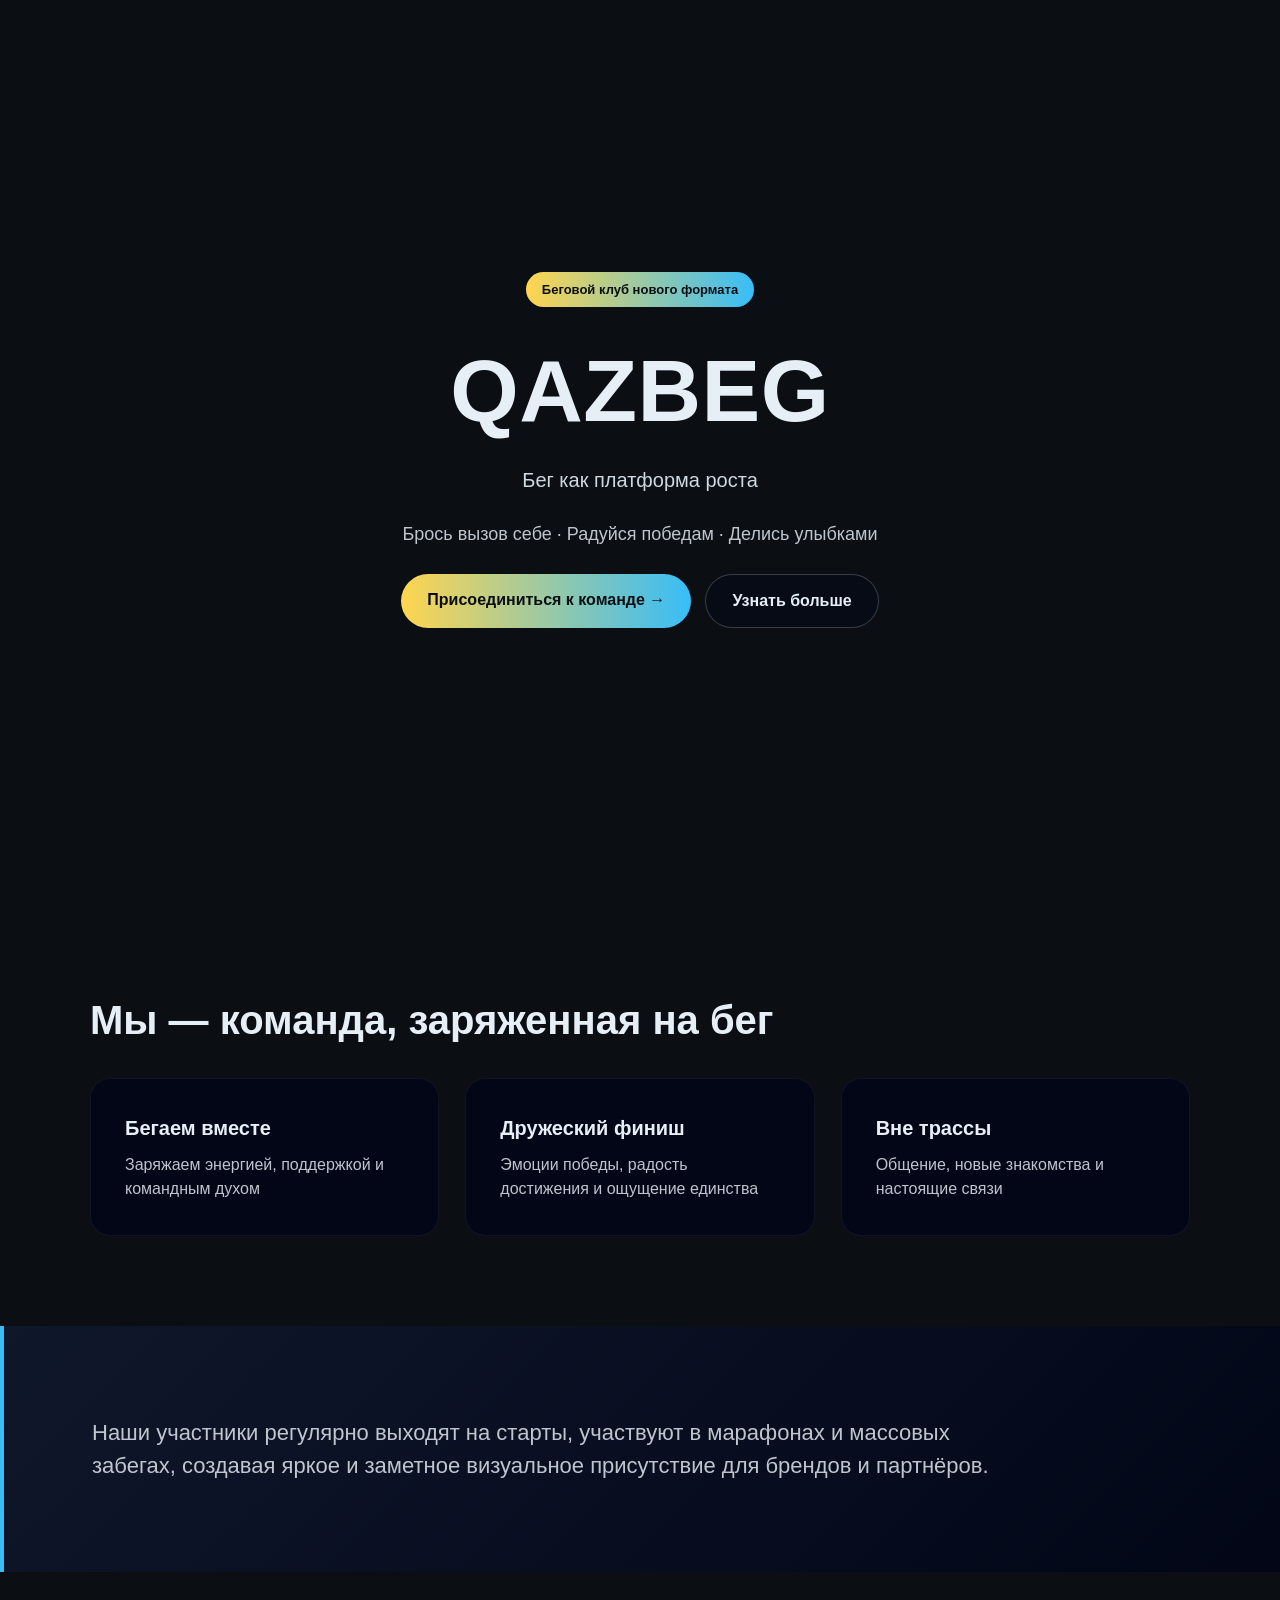
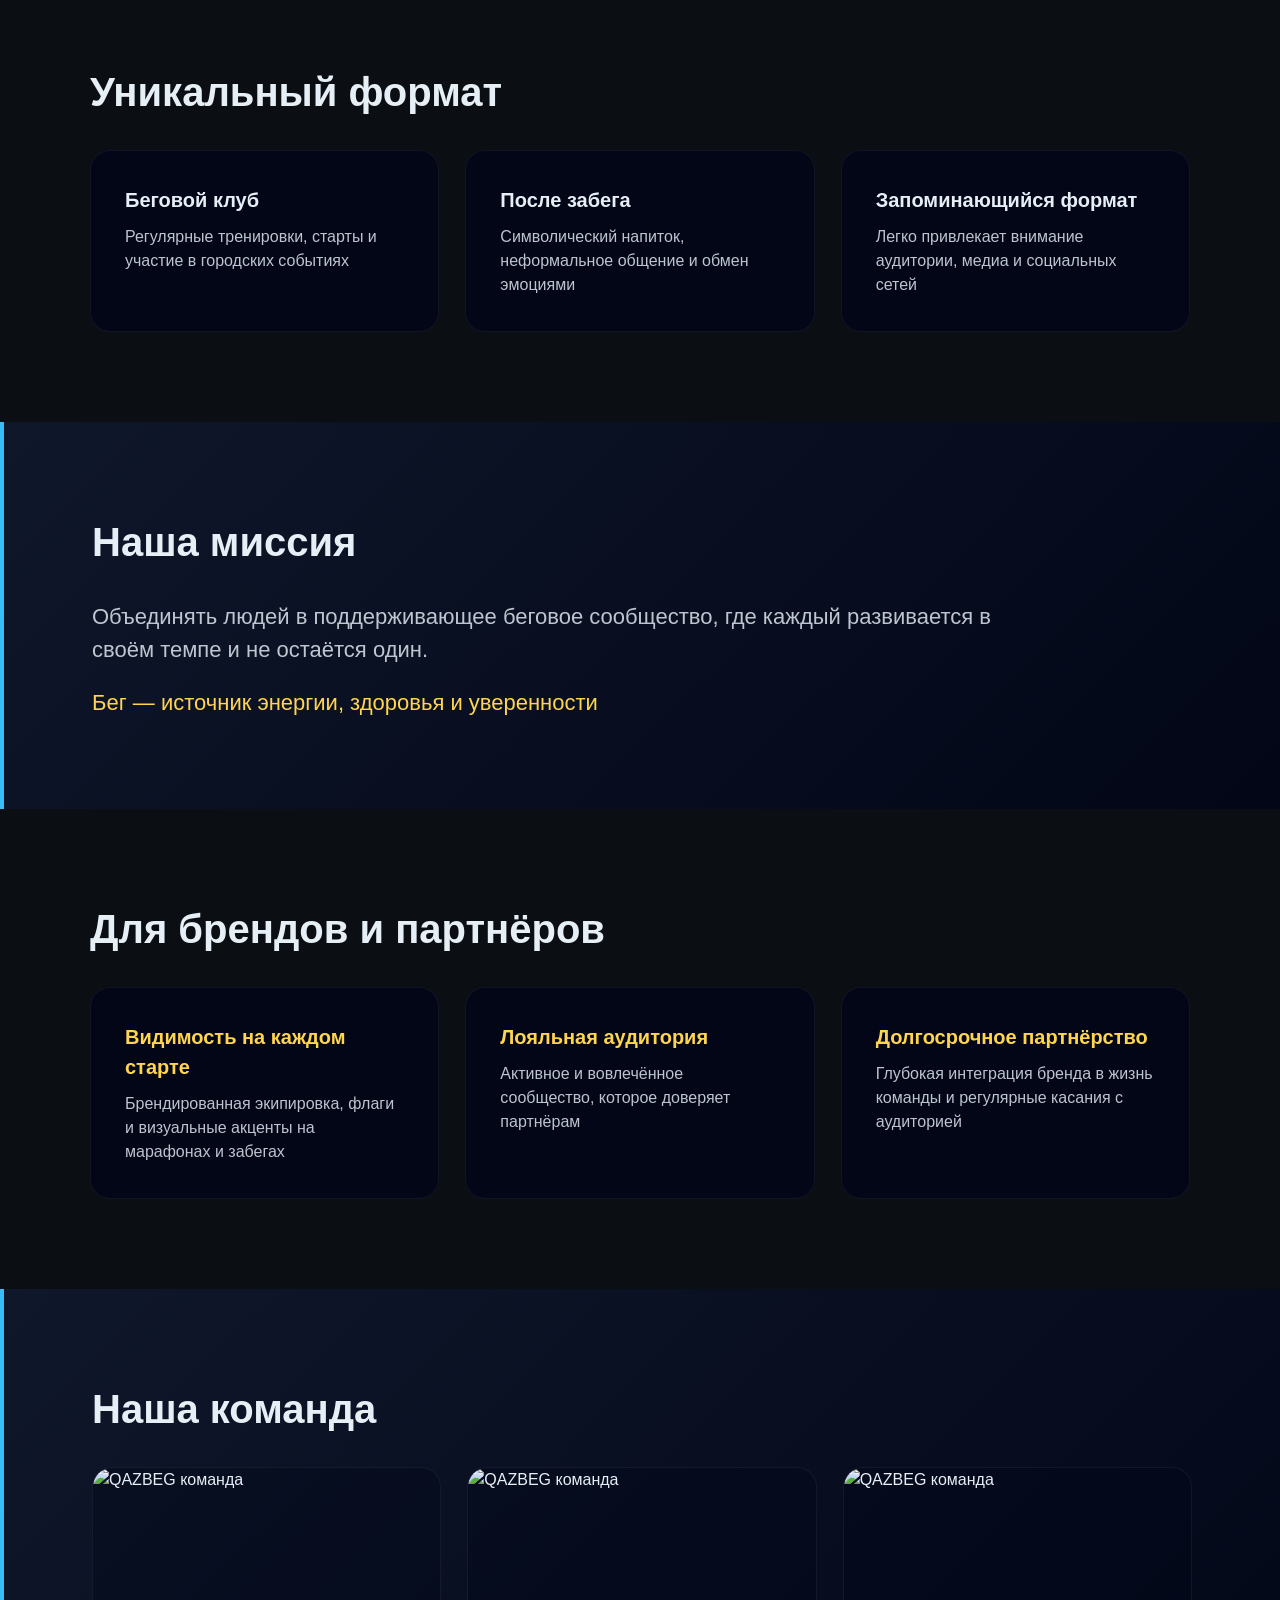
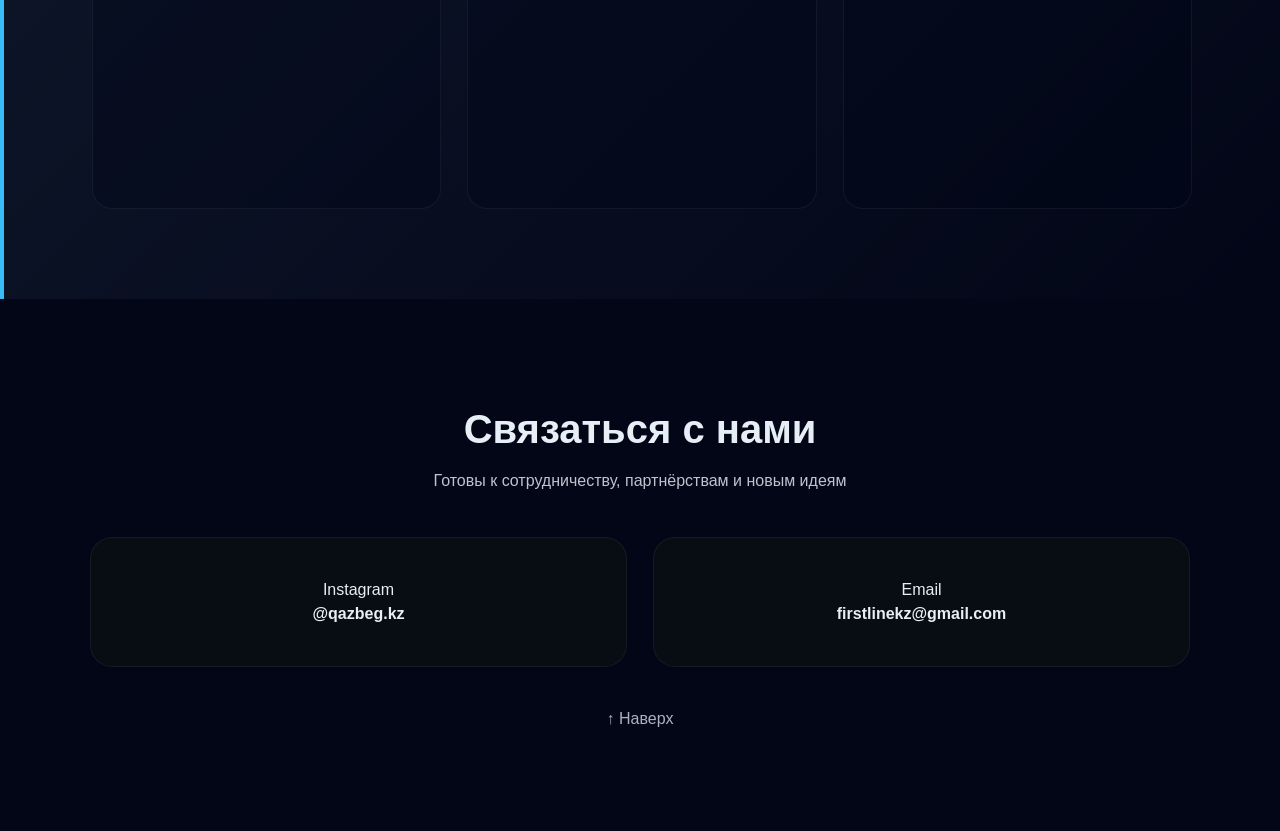
==== index.html @ 40129244 "Update index.html" ====
<!DOCTYPE html>
<html lang="ru">
<head>
  <meta charset="UTF-8" />
  <meta name="viewport" content="width=device-width, initial-scale=1.0" />
  <title>QAZBEG — бег как платформа роста</title>
  <link rel="stylesheet" href="style.css" />
</head>
<body>

<header class="hero" id="top">
  <div class="container hero-inner">
    <span class="badge">Беговой клуб нового формата</span>

    <h1 class="hero-title">QAZBEG</h1>
    <p class="hero-subtitle">Бег как платформа роста</p>

    <p class="hero-slogan">
      Брось вызов себе · Радуйся победам · Делись улыбками
    </p>

    <div class="hero-actions">
      <a href="#contacts" class="btn btn-primary">Присоединиться к команде →</a>
      <a href="#about" class="btn btn-ghost">Узнать больше</a>
    </div>
  </div>
</header>

<main>

  <!-- ABOUT -->
  <section class="section" id="about">
    <div class="container">
      <h2 class="section-title">Мы — команда, заряженная на бег</h2>

      <div class="grid cards">
        <article class="card">
          <h3>Бегаем вместе</h3>
          <p>Заряжаем энергией, поддержкой и командным духом</p>
        </article>

        <article class="card">
          <h3>Дружеский финиш</h3>
          <p>Эмоции победы, радость достижения и ощущение единства</p>
        </article>

        <article class="card">
          <h3>Вне трассы</h3>
          <p>Общение, новые знакомства и настоящие связи</p>
        </article>
      </div>
    </div>
  </section>

  <!-- VISUAL -->
  <section class="section section-accent">
    <div class="container">
      <p class="lead">
        Наши участники регулярно выходят на старты, участвуют в марафонах и массовых забегах,
        создавая яркое и заметное визуальное присутствие для брендов и партнёров.
      </p>
    </div>
  </section>

  <!-- FORMAT -->
  <section class="section">
    <div class="container">
      <h2 class="section-title">Уникальный формат</h2>

      <div class="grid cards">
        <article class="card card-highlight">
          <h3>Беговой клуб</h3>
          <p>Регулярные тренировки, старты и участие в городских событиях</p>
        </article>

        <article class="card card-highlight">
          <h3>После забега</h3>
          <p>Символический напиток, неформальное общение и обмен эмоциями</p>
        </article>

        <article class="card card-highlight">
          <h3>Запоминающийся формат</h3>
          <p>Легко привлекает внимание аудитории, медиа и социальных сетей</p>
        </article>
      </div>
    </div>
  </section>

  <!-- MISSION -->
  <section class="section section-accent">
    <div class="container">
      <h2 class="section-title">Наша миссия</h2>

      <p class="lead">
        Объединять людей в поддерживающее беговое сообщество, где каждый развивается
        в своём темпе и не остаётся один.
      </p>

      <p class="highlight">Бег — источник энергии, здоровья и уверенности</p>
    </div>
  </section>

  <!-- BRANDS -->
  <section class="section">
    <div class="container">
      <h2 class="section-title">Для брендов и партнёров</h2>

      <div class="grid cards">
        <article class="card">
          <h3 class="accent-title">Видимость на каждом старте</h3>
          <p>Брендированная экипировка, флаги и визуальные акценты на марафонах и забегах</p>
        </article>

        <article class="card">
          <h3 class="accent-title">Лояльная аудитория</h3>
          <p>Активное и вовлечённое сообщество, которое доверяет партнёрам</p>
        </article>

        <article class="card">
          <h3 class="accent-title">Долгосрочное партнёрство</h3>
          <p>Глубокая интеграция бренда в жизнь команды и регулярные касания с аудиторией</p>
        </article>
      </div>
    </div>
  </section>

  <!-- TEAM -->
  <section class="section section-accent">
    <div class="container">
      <h2 class="section-title">Наша команда</h2>

      <div class="grid team">
        <figure class="photo">
          <img src="QB1.jpeg" alt="QAZBEG команда" loading="lazy" />
        </figure>
        <figure class="photo">
          <img src="QB2.jpeg" alt="QAZBEG команда" loading="lazy" />
        </figure>
        <figure class="photo">
          <img src="QB3.jpeg" alt="QAZBEG команда" loading="lazy" />
        </figure>
      </div>
    </div>
  </section>

</main>

<footer class="footer" id="contacts">
  <div class="container">
    <h2 class="section-title footer-title">Связаться с нами</h2>

    <p class="footer-subtitle">
      Готовы к сотрудничеству, партнёрствам и новым идеям
    </p>

    <div class="grid contacts">
      <a class="contact-card" href="https://instagram.com/qazbeg.kz" target="_blank" rel="noreferrer">
        Instagram<br><strong>@qazbeg.kz</strong>
      </a>

      <a class="contact-card" href="mailto:firstlinekz@gmail.com">
        Email<br><strong>firstlinekz@gmail.com</strong>
      </a>

     
    </div>

    <a class="to-top" href="#top">↑ Наверх</a>
  </div>
</footer>

</body>
</html>
---- style.css ----
* {
  margin: 0;
  padding: 0;
  box-sizing: border-box;
  font-family: Inter, Arial, sans-serif;
}

:root{
  --bg: #0b0f14;
  --panel: #020617;
  --text: #e6eef6;
  --muted: rgba(230,238,246,0.82);
  --gold: #ffd54f;
  --blue: #38bdf8;
  --radius: 20px;
}

body {
  background: var(--bg);
  color: var(--text);
  line-height: 1.5;
}

/* Layout */
.container{
  width: min(1100px, calc(100% - 40px));
  margin: 0 auto;
}

.section{
  padding: 90px 0;
}

.section-accent{
  background: linear-gradient(135deg, #0f172a, #020617);
  border-left: 4px solid var(--blue);
}

.section-title{
  font-size: clamp(28px, 3.2vw, 40px);
  margin-bottom: 28px;
}

.lead{
  font-size: clamp(18px, 2vw, 22px);
  color: var(--muted);
  max-width: 900px;
}

.highlight{
  margin-top: 20px;
  font-size: clamp(18px, 2vw, 22px);
  color: var(--gold);
}

/* HERO */
.hero{
  min-height: 100vh;
  display: grid;
  place-items: center;
  padding: 80px 0;
  background:
    linear-gradient(rgba(11,15,20,0.70), rgba(11,15,20,0.88)),
    url("QB TITLE.jpeg") center top / cover no-repeat;
}

.hero-inner{
  text-align: center;
  padding: 40px 20px;
}

.badge{
  display: inline-block;
  background: linear-gradient(90deg, var(--gold), var(--blue));
  color: #0b0f14;
  padding: 8px 16px;
  border-radius: 999px;
  font-size: 13px;
  font-weight: 700;
  margin-bottom: 18px;
}

.hero-title{
  font-size: clamp(52px, 7vw, 88px);
  letter-spacing: 0.5px;
}

.hero-subtitle{
  margin-top: 8px;
  font-size: 20px;
  opacity: 0.9;
}

.hero-slogan{
  margin: 26px auto 0;
  max-width: 780px;
  font-size: 18px;
  color: var(--muted);
}

.hero-actions{
  margin-top: 26px;
  display: flex;
  gap: 14px;
  justify-content: center;
  flex-wrap: wrap;
}

.btn{
  display: inline-block;
  padding: 14px 26px;
  border-radius: 999px;
  text-decoration: none;
  font-weight: 800;
  transition: transform 0.25s, box-shadow 0.25s, opacity 0.25s;
}

.btn-primary{
  background: linear-gradient(90deg, var(--gold), var(--blue));
  color: #0b0f14;
}

.btn-ghost{
  border: 1px solid rgba(230,238,246,0.22);
  color: var(--text);
  background: rgba(2,6,23,0.35);
}

.btn:hover{
  transform: translateY(-3px);
  box-shadow: 0 16px 40px rgba(56,189,248,0.20);
}

/* Cards grid */
.grid{
  display: grid;
  gap: 26px;
}

.cards{
  grid-template-columns: repeat(auto-fit, minmax(260px, 1fr));
}

.card{
  background: var(--panel);
  padding: 34px;
  border-radius: var(--radius);
  border: 1px solid rgba(230,238,246,0.06);
  transition: transform 0.25s, box-shadow 0.25s, border-color 0.25s;
}

.card h3{
  font-size: 20px;
  margin-bottom: 10px;
}

.card p{
  color: var(--muted);
}

.card:hover{
  transform: translateY(-6px);
  border-color: rgba(255,213,79,0.35);
  box-shadow:
    0 0 0 2px rgba(255,213,79,0.35),
    0 28px 70px rgba(56,189,248,0.18);
}

.card-highlight{
  background: linear-gradient(180deg, #020617, #020617);
}

.accent-title{
  color: var(--gold);
}

/* TEAM – ровные фото, без "от меньшего к большему" */
.team{
  grid-template-columns: repeat(auto-fit, minmax(260px, 1fr));
}

.photo{
  background: rgba(2,6,23,0.35);
  border: 1px solid rgba(230,238,246,0.06);
  border-radius: var(--radius);
  overflow: hidden;
}

.photo img{
  width: 100%;
  height: 340px;       /* если надо больше/меньше — меняй тут */
  object-fit: cover;   /* ровно и красиво, без растягивания */
  display: block;
  transition: transform 0.35s;
}

.photo:hover img{
  transform: scale(1.04);
}

/* Footer / Contacts */
.footer{
  background: linear-gradient(180deg, #020617, #020617);
  padding: 100px 0;
  text-align: center;
}

.footer-title{
  margin-bottom: 10px;
}

.footer-subtitle{
  color: var(--muted);
  margin-top: 8px;
}

.contacts{
  margin-top: 44px;
  grid-template-columns: repeat(auto-fit, minmax(260px, 1fr));
}

.contact-card{
  background: rgba(11,15,20,0.8);
  padding: 40px;
  border-radius: 22px;
  color: var(--text);
  text-decoration: none;
  border: 1px solid rgba(230,238,246,0.06);
  transition: transform 0.25s, box-shadow 0.25s, border-color 0.25s;
}

.contact-card:hover{
  transform: translateY(-6px);
  border-color: rgba(56,189,248,0.45);
  box-shadow: 0 22px 60px rgba(56,189,248,0.18);
}

.to-top{
  display: inline-block;
  margin-top: 40px;
  color: rgba(230,238,246,0.75);
  text-decoration: none;
}

.to-top:hover{
  color: var(--text);
}

/* Mobile spacing */
@media (max-width: 520px){
  .section{ padding: 70px 0; }
  .photo img{ height: 260px; }
}
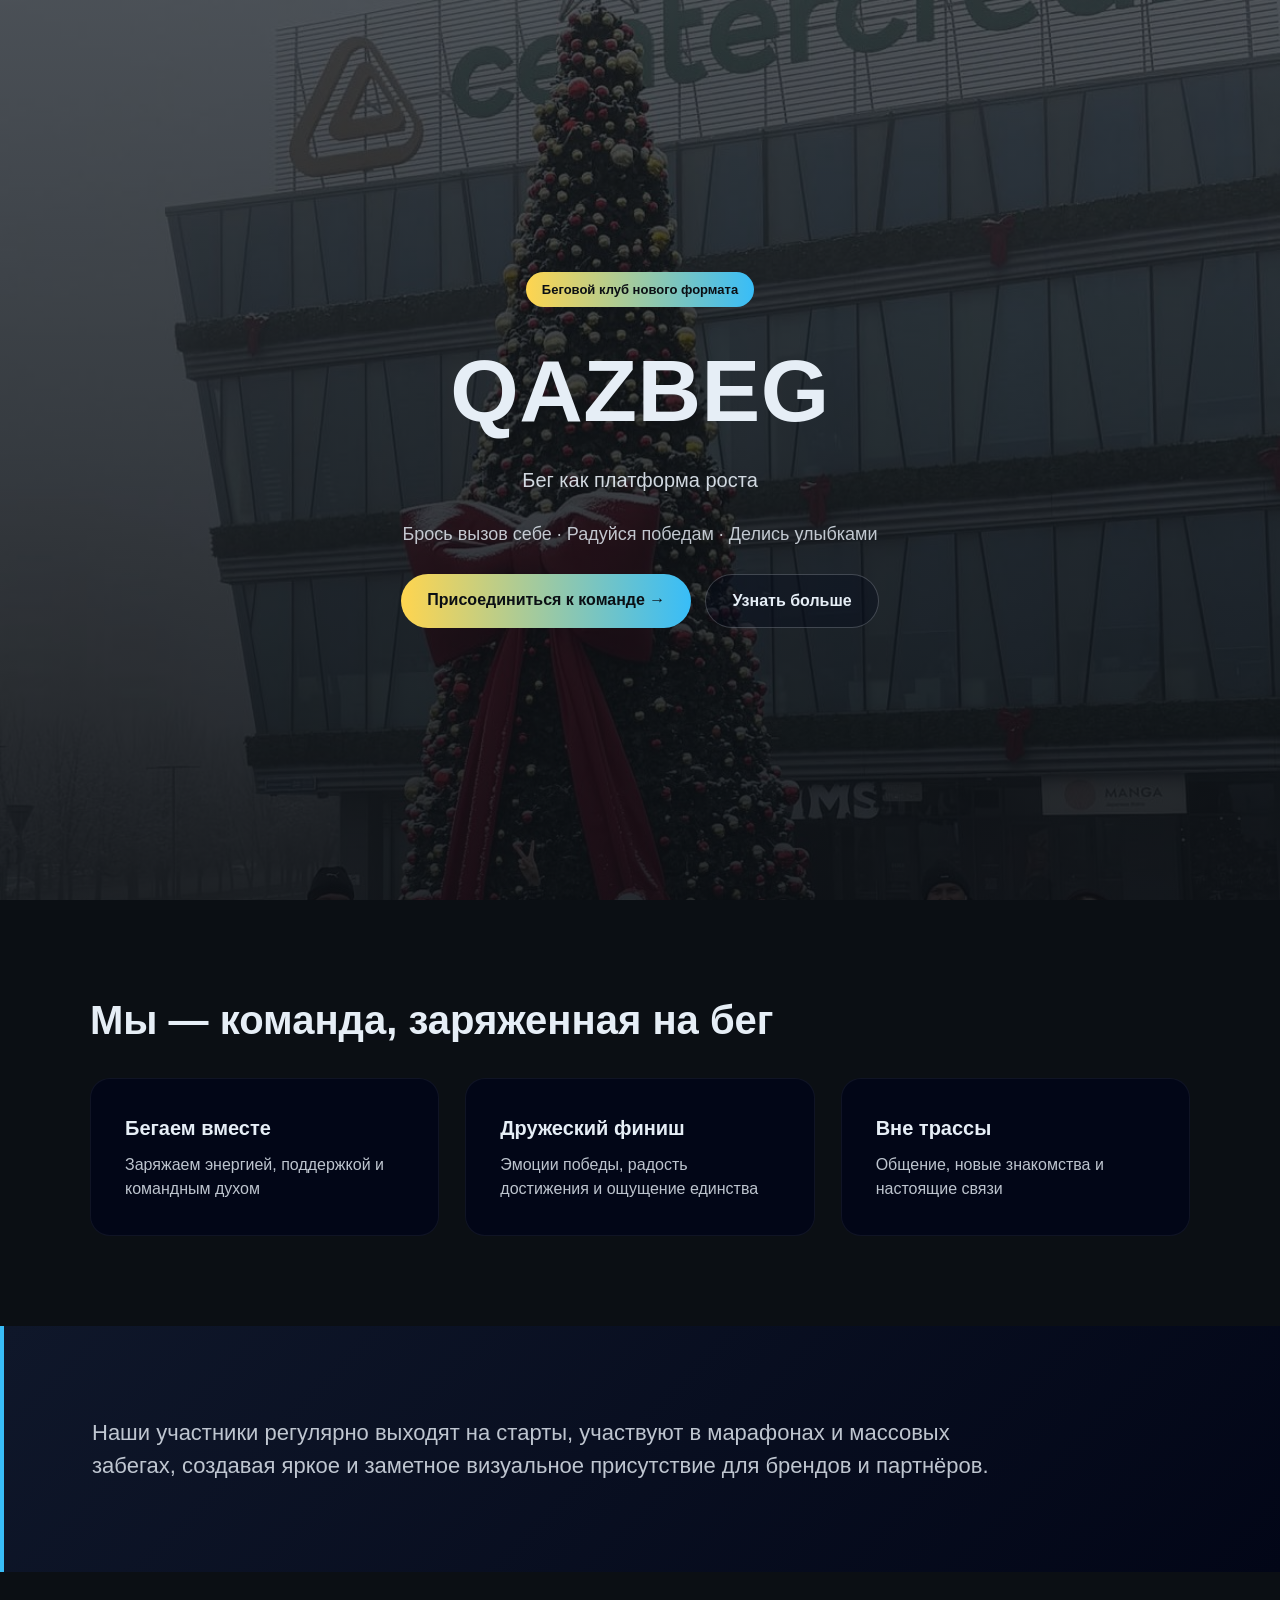
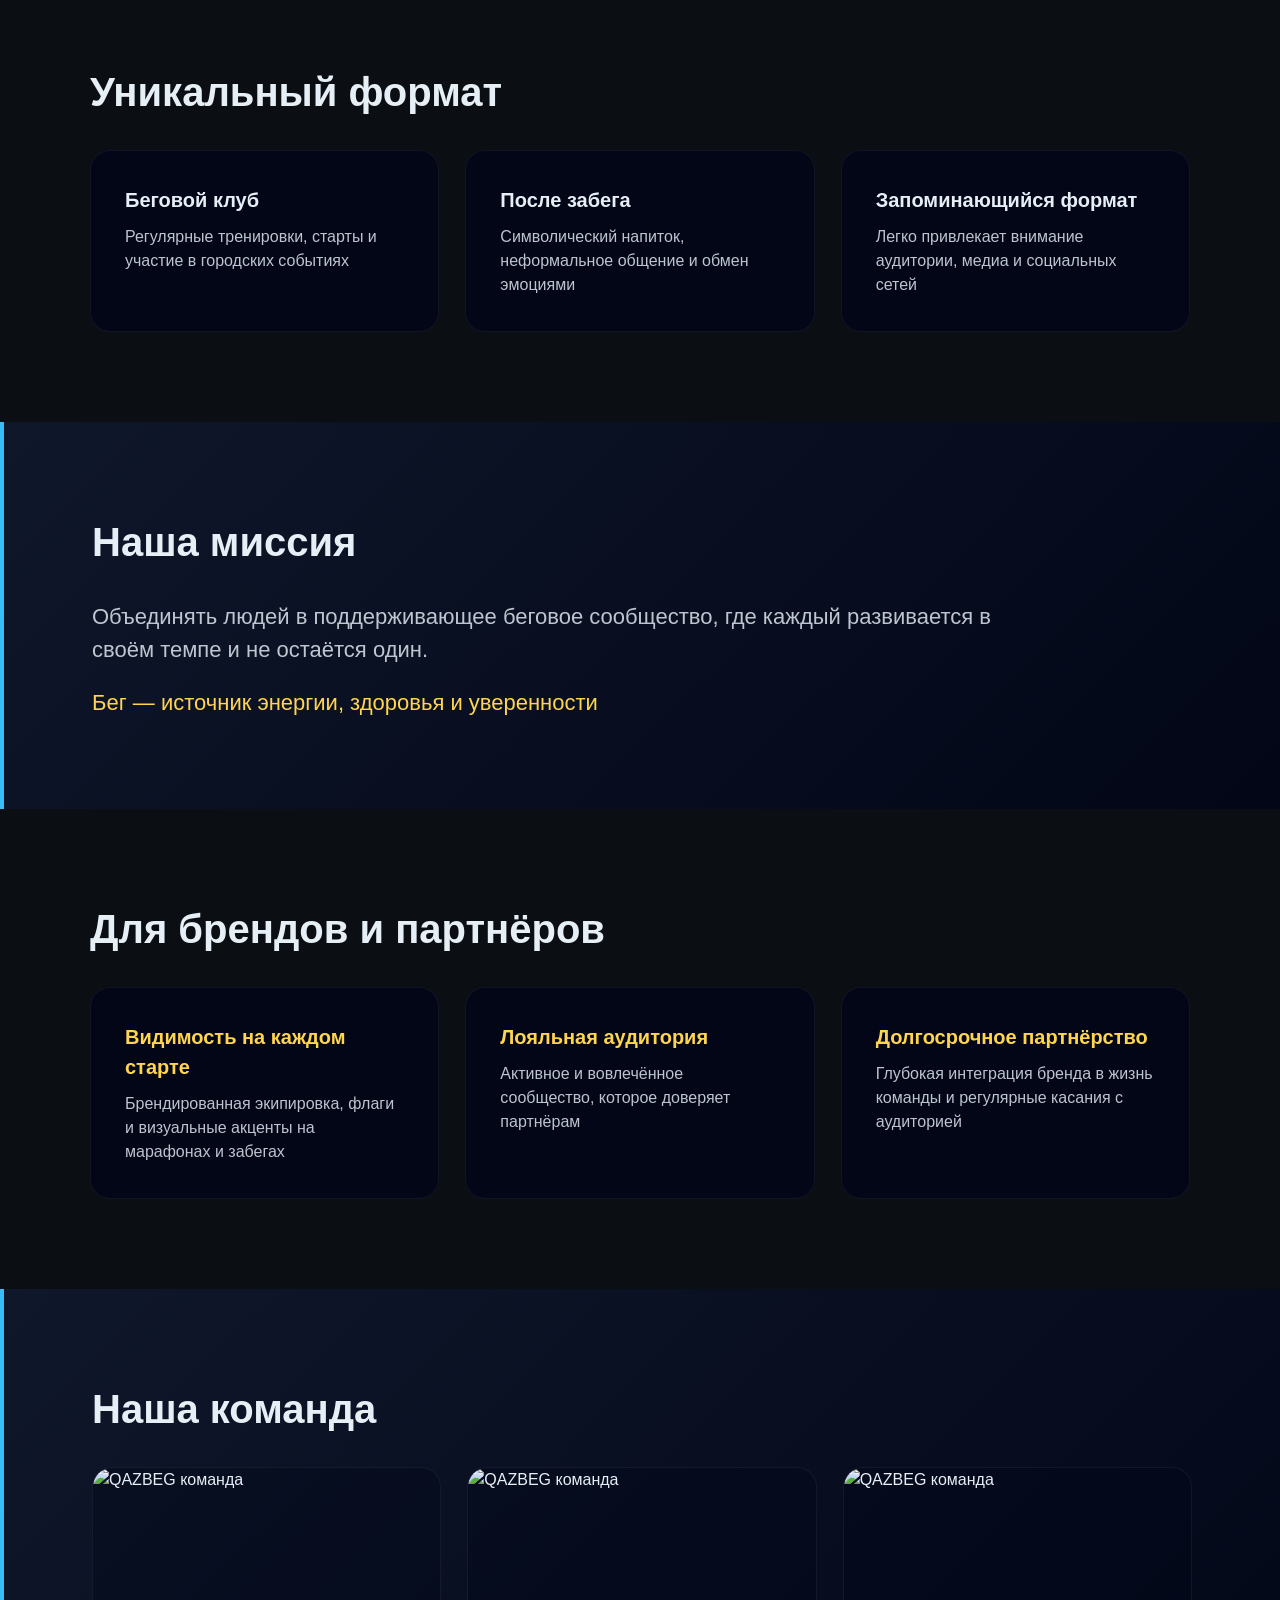
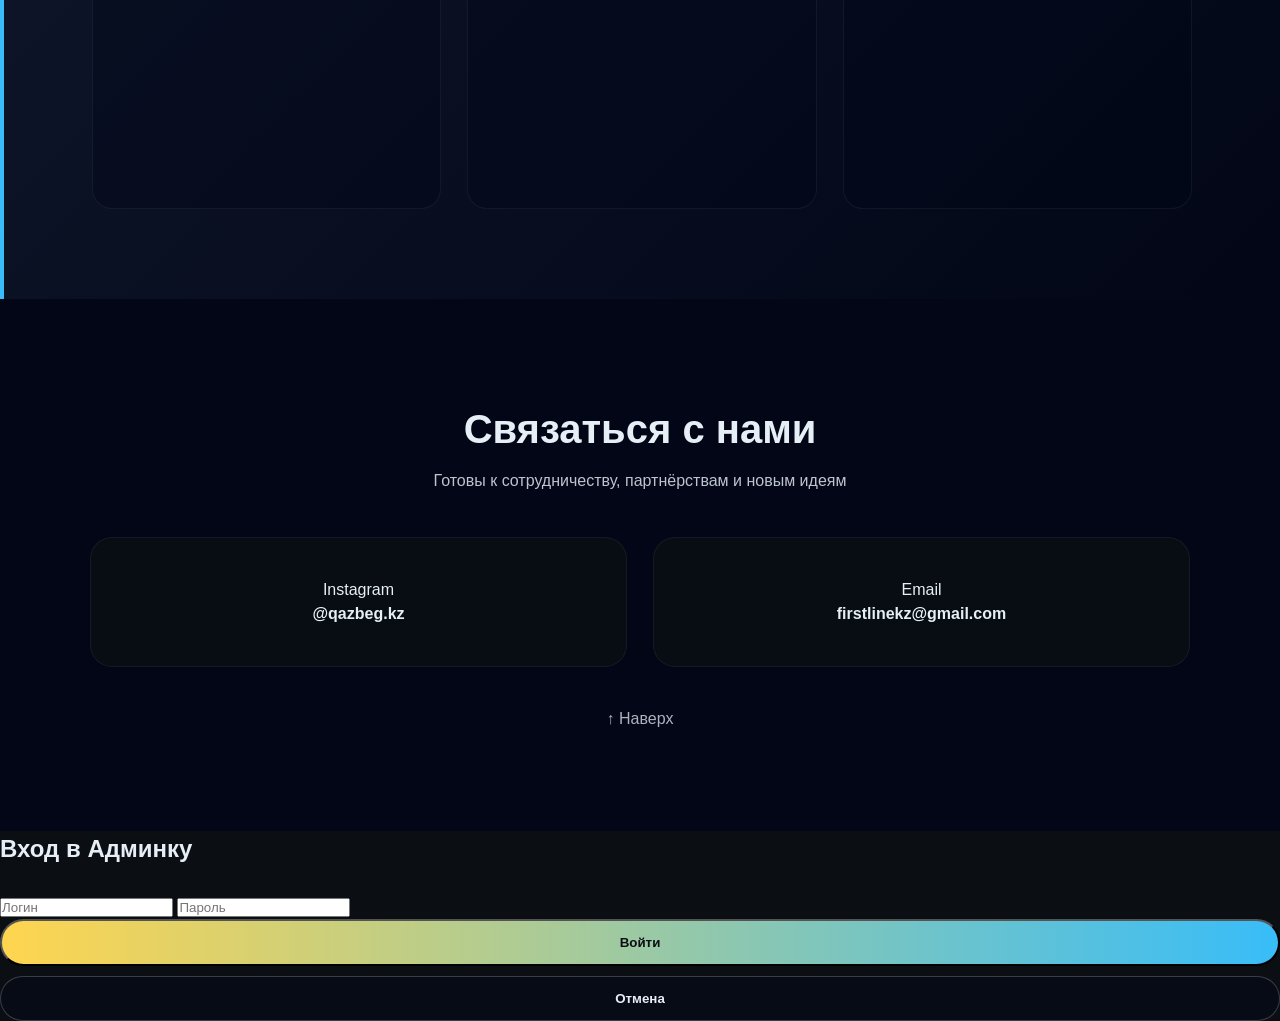
==== commit 4e3d59c1: "Update index.html" ====
--- a/index.html
+++ b/index.html
@@ -8,7 +8,8 @@
 </head>
 <body>
 
-<header class="hero" id="top">
+<!-- Добавили id="hero-section" -->
+<header class="hero" id="hero-section">
   <div class="container hero-inner">
     <span class="badge">Беговой клуб нового формата</span>
 
@@ -130,14 +131,15 @@
       <h2 class="section-title">Наша команда</h2>
 
       <div class="grid team">
+        <!-- Добавили id для каждой картинки -->
         <figure class="photo">
-          <img src="QB1.jpeg" alt="QAZBEG команда" loading="lazy" />
+          <img id="img-qb1" src="QB1.jpeg" alt="QAZBEG команда" loading="lazy" />
         </figure>
         <figure class="photo">
-          <img src="QB2.jpeg" alt="QAZBEG команда" loading="lazy" />
+          <img id="img-qb2" src="QB2.jpeg" alt="QAZBEG команда" loading="lazy" />
         </figure>
         <figure class="photo">
-          <img src="QB3.jpeg" alt="QAZBEG команда" loading="lazy" />
+          <img id="img-qb3" src="QB3.jpeg" alt="QAZBEG команда" loading="lazy" />
         </figure>
       </div>
     </div>
@@ -161,13 +163,60 @@
       <a class="contact-card" href="mailto:firstlinekz@gmail.com">
         Email<br><strong>firstlinekz@gmail.com</strong>
       </a>
-
-     
     </div>
 
     <a class="to-top" href="#top">↑ Наверх</a>
   </div>
 </footer>
 
+<!-- АДМИН ПАНЕЛЬ (Скрыта по умолчанию) -->
+<div id="admin-overlay" class="admin-hidden">
+  
+  <!-- Окно логина -->
+  <div id="admin-login-box" class="admin-modal">
+    <h2 class="section-title" style="font-size: 24px;">Вход в Админку</h2>
+    <input type="text" id="admin-login-input" placeholder="Логин" class="admin-input" />
+    <input type="password" id="admin-pass-input" placeholder="Пароль" class="admin-input" />
+    <p id="admin-error" style="color: #ef4444; display: none; font-size: 14px; margin-bottom: 10px;">Неверный логин или пароль</p>
+    <div class="admin-actions">
+      <button id="btn-login" class="btn btn-primary" style="width: 100%;">Войти</button>
+      <button id="btn-close-login" class="btn btn-ghost" style="width: 100%; margin-top: 10px;">Отмена</button>
+    </div>
+  </div>
+
+  <!-- Окно управления фото -->
+  <div id="admin-dashboard" class="admin-modal" style="display: none;">
+    <h2 class="section-title" style="font-size: 24px;">Управление фото</h2>
+    
+    <div class="admin-file-group">
+      <label>Главный фон (Hero):</label>
+      <input type="file" id="upload-hero" accept="image/*" />
+    </div>
+    
+    <div class="admin-file-group">
+      <label>Фото команды 1:</label>
+      <input type="file" id="upload-qb1" accept="image/*" />
+    </div>
+    
+    <div class="admin-file-group">
+      <label>Фото команды 2:</label>
+      <input type="file" id="upload-qb2" accept="image/*" />
+    </div>
+    
+    <div class="admin-file-group">
+      <label>Фото команды 3:</label>
+      <input type="file" id="upload-qb3" accept="image/*" />
+    </div>
+
+    <div class="admin-actions" style="margin-top: 20px;">
+      <button id="btn-close-dashboard" class="btn btn-primary" style="width: 100%;">Закрыть панель</button>
+      <button id="btn-logout" class="btn btn-ghost" style="width: 100%; margin-top: 10px; color: #ef4444; border-color: #ef4444;">Выйти из аккаунта</button>
+    </div>
+  </div>
+
+</div>
+
+<!-- Подключаем твой будущий скрипт -->
+<script src="script.js"></script>
 </body>
 </html>
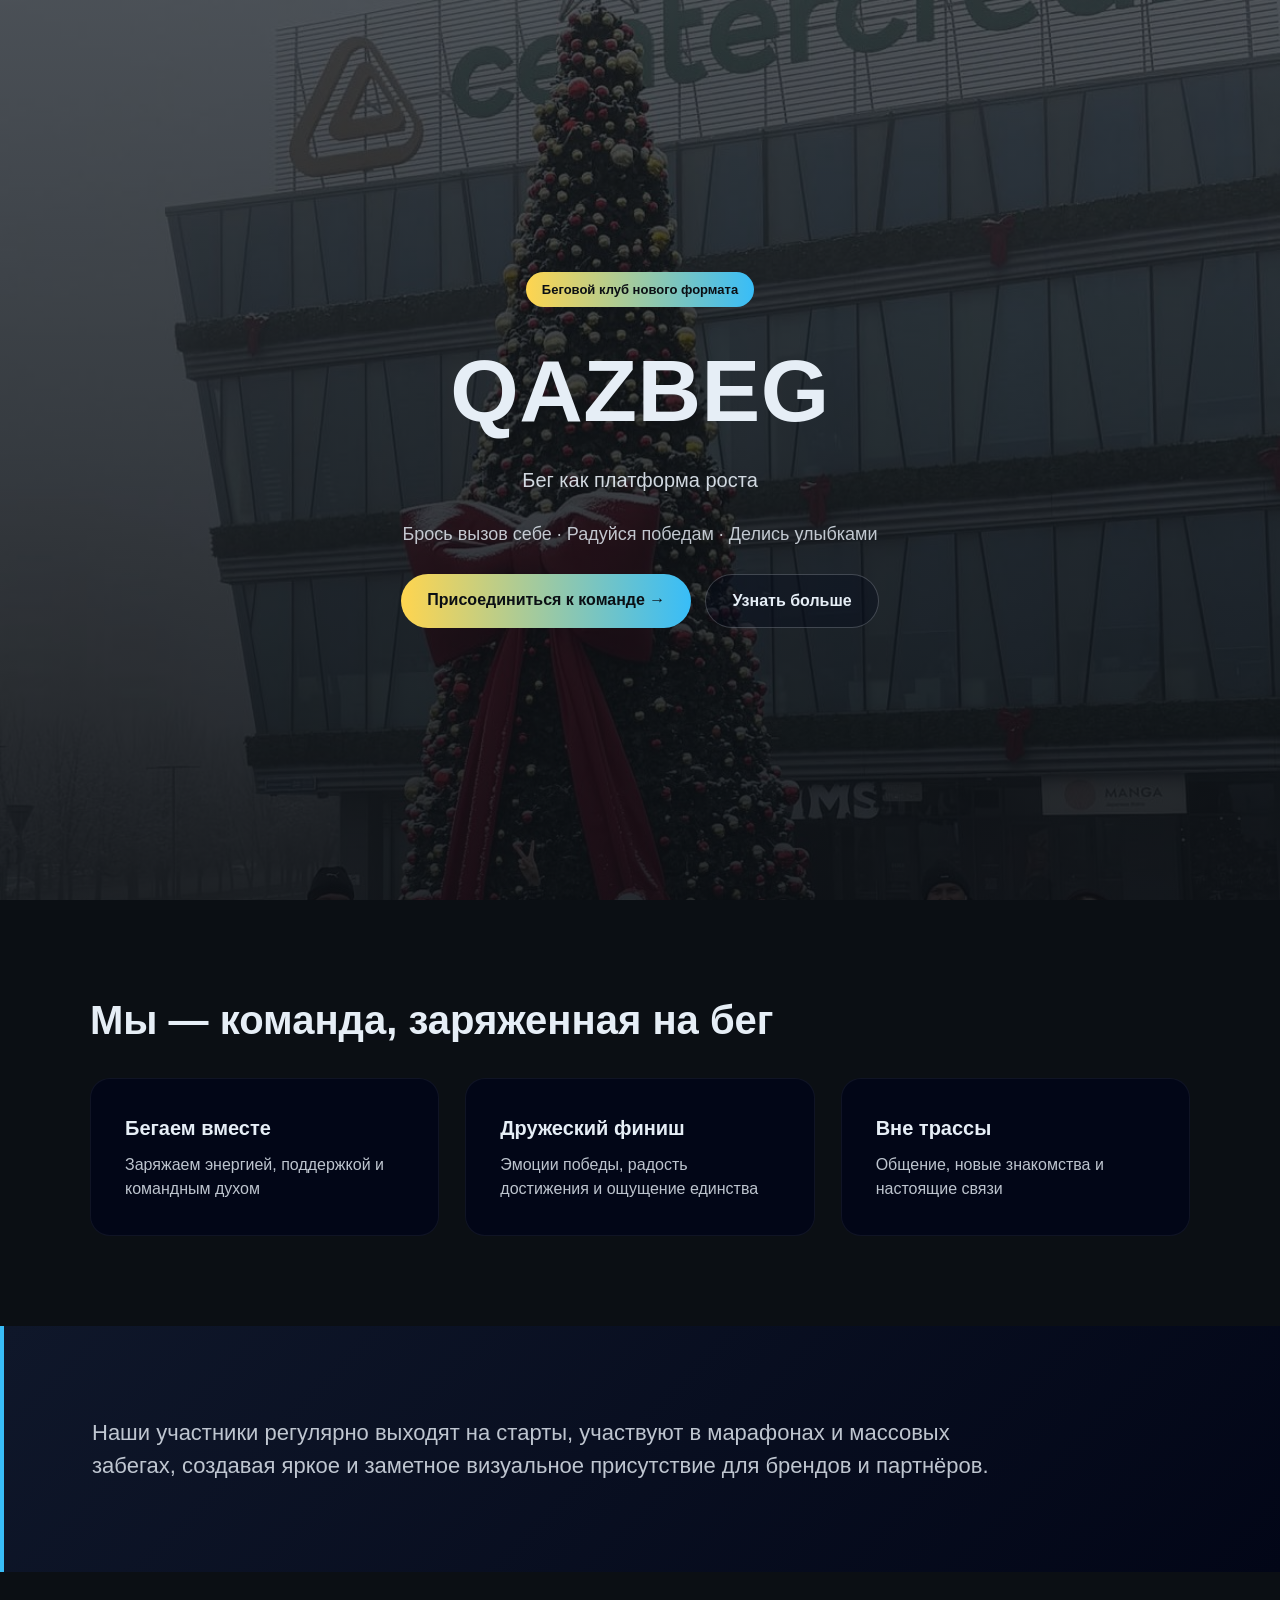
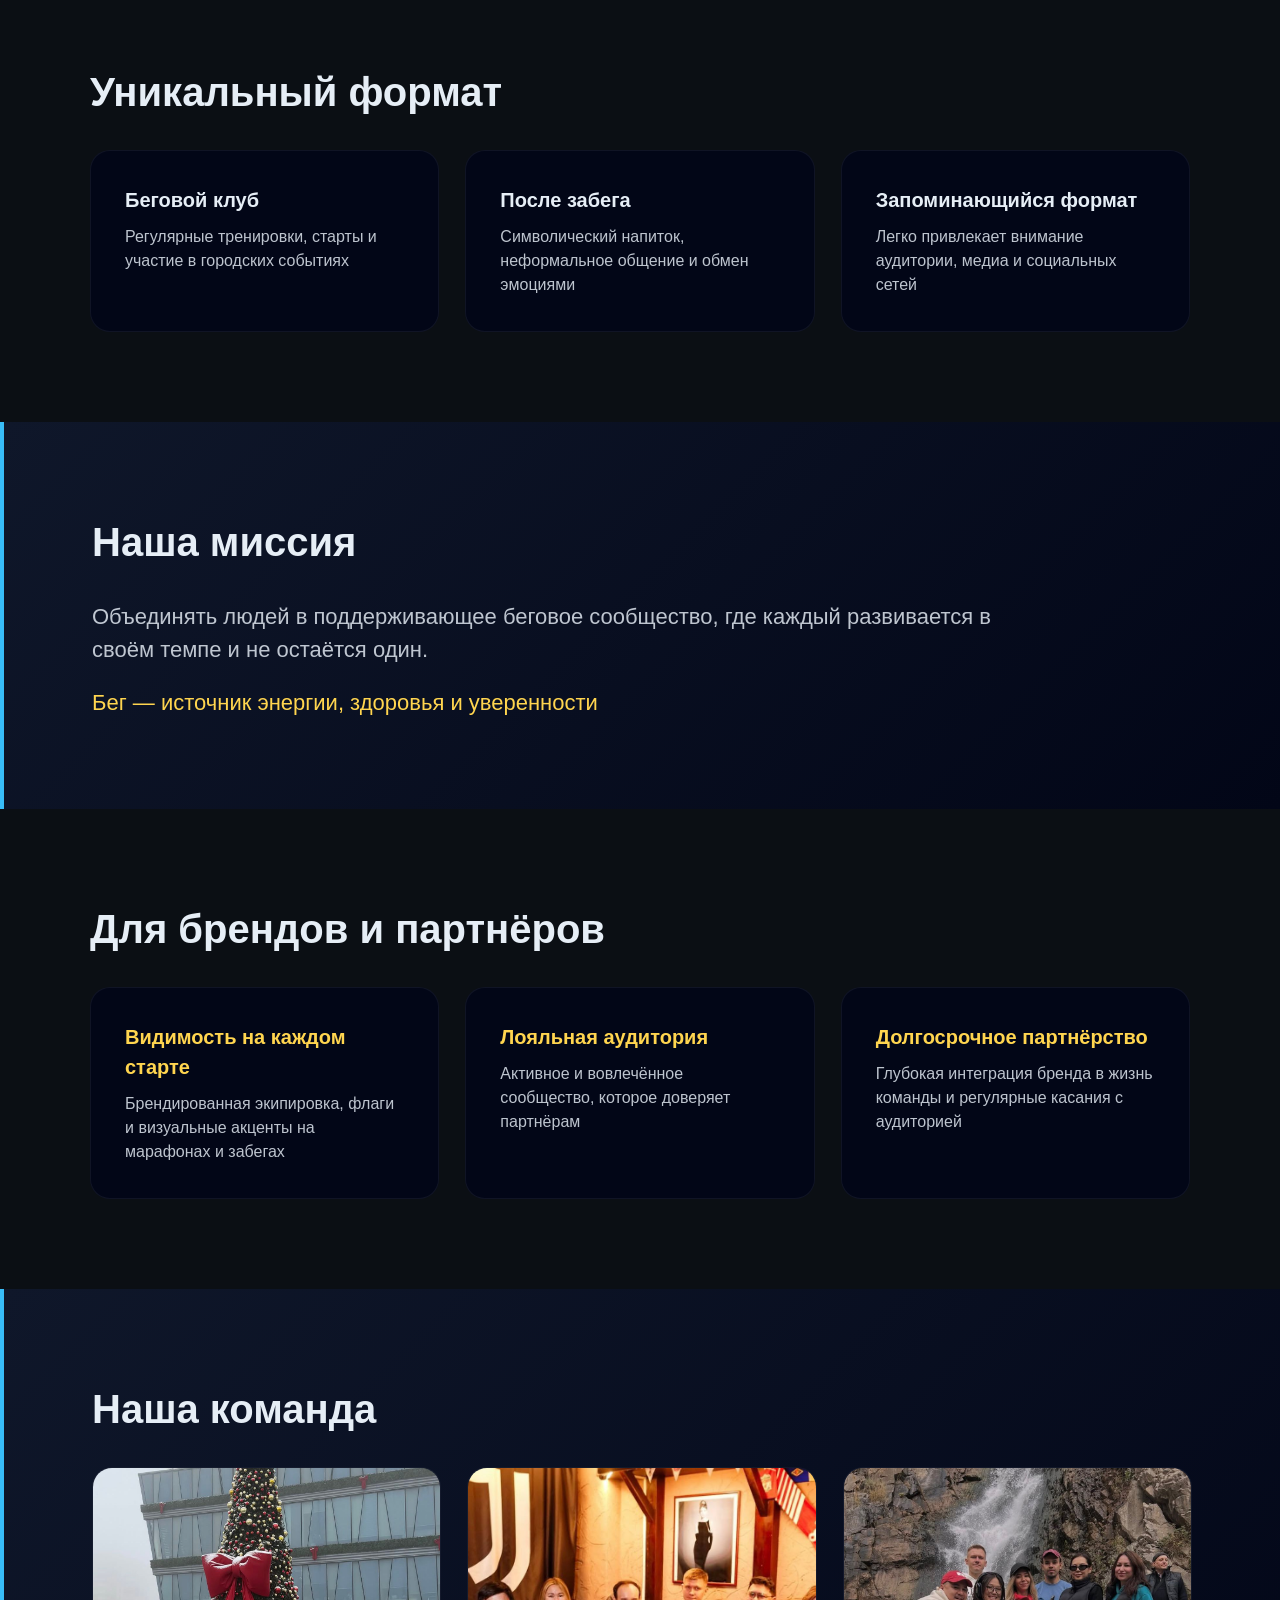
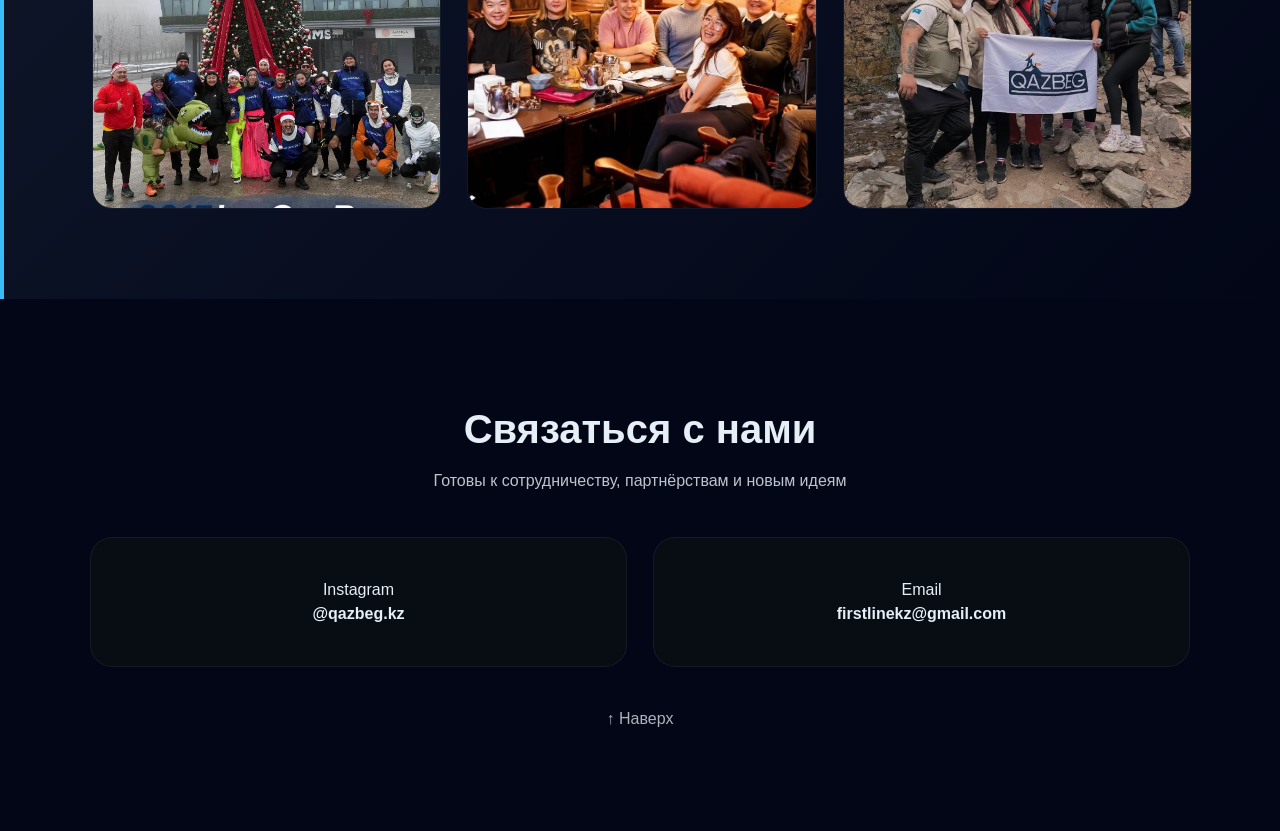
==== commit 0c8bf19f: "Update index.html" ====
--- a/index.html
+++ b/index.html
@@ -8,8 +8,7 @@
 </head>
 <body>
 
-<!-- Добавили id="hero-section" -->
-<header class="hero" id="hero-section">
+<header class="hero" id="top">
   <div class="container hero-inner">
     <span class="badge">Беговой клуб нового формата</span>
 
@@ -131,15 +130,17 @@
       <h2 class="section-title">Наша команда</h2>
 
       <div class="grid team">
-        <!-- Добавили id для каждой картинки -->
+        <!-- ФОТО 1 -->
         <figure class="photo">
-          <img id="img-qb1" src="QB1.jpeg" alt="QAZBEG команда" loading="lazy" />
+          <img src="WhatsApp Image 2026-05-22 at 12.41.36 (1).jpeg" alt="QAZBEG команда" loading="lazy" />
         </figure>
+        <!-- ФОТО 2 -->
         <figure class="photo">
-          <img id="img-qb2" src="QB2.jpeg" alt="QAZBEG команда" loading="lazy" />
+          <img src="WhatsApp Image 2026-05-22 at 12.41.37.jpeg" alt="QAZBEG команда" loading="lazy" />
         </figure>
+        <!-- ФОТО 3 -->
         <figure class="photo">
-          <img id="img-qb3" src="QB3.jpeg" alt="QAZBEG команда" loading="lazy" />
+          <img src="WhatsApp Image 2026-05-22 at 12.41.37 (1).jpeg" alt="QAZBEG команда" loading="lazy" />
         </figure>
       </div>
     </div>
@@ -169,54 +170,6 @@
   </div>
 </footer>
 
-<!-- АДМИН ПАНЕЛЬ (Скрыта по умолчанию) -->
-<div id="admin-overlay" class="admin-hidden">
-  
-  <!-- Окно логина -->
-  <div id="admin-login-box" class="admin-modal">
-    <h2 class="section-title" style="font-size: 24px;">Вход в Админку</h2>
-    <input type="text" id="admin-login-input" placeholder="Логин" class="admin-input" />
-    <input type="password" id="admin-pass-input" placeholder="Пароль" class="admin-input" />
-    <p id="admin-error" style="color: #ef4444; display: none; font-size: 14px; margin-bottom: 10px;">Неверный логин или пароль</p>
-    <div class="admin-actions">
-      <button id="btn-login" class="btn btn-primary" style="width: 100%;">Войти</button>
-      <button id="btn-close-login" class="btn btn-ghost" style="width: 100%; margin-top: 10px;">Отмена</button>
-    </div>
-  </div>
-
-  <!-- Окно управления фото -->
-  <div id="admin-dashboard" class="admin-modal" style="display: none;">
-    <h2 class="section-title" style="font-size: 24px;">Управление фото</h2>
-    
-    <div class="admin-file-group">
-      <label>Главный фон (Hero):</label>
-      <input type="file" id="upload-hero" accept="image/*" />
-    </div>
-    
-    <div class="admin-file-group">
-      <label>Фото команды 1:</label>
-      <input type="file" id="upload-qb1" accept="image/*" />
-    </div>
-    
-    <div class="admin-file-group">
-      <label>Фото команды 2:</label>
-      <input type="file" id="upload-qb2" accept="image/*" />
-    </div>
-    
-    <div class="admin-file-group">
-      <label>Фото команды 3:</label>
-      <input type="file" id="upload-qb3" accept="image/*" />
-    </div>
-
-    <div class="admin-actions" style="margin-top: 20px;">
-      <button id="btn-close-dashboard" class="btn btn-primary" style="width: 100%;">Закрыть панель</button>
-      <button id="btn-logout" class="btn btn-ghost" style="width: 100%; margin-top: 10px; color: #ef4444; border-color: #ef4444;">Выйти из аккаунта</button>
-    </div>
-  </div>
-
-</div>
-
-<!-- Подключаем твой будущий скрипт -->
 <script src="script.js"></script>
 </body>
 </html>
--- a/style.css
+++ b/style.css
@@ -251,3 +251,94 @@
   .section{ padding: 70px 0; }
   .photo img{ height: 260px; }
 }
+/* =========================================
+   АДМИН ПАНЕЛЬ
+   ========================================= */
+
+/* Затемнение фона */
+#admin-overlay {
+  position: fixed;
+  top: 0;
+  left: 0;
+  width: 100%;
+  height: 100%;
+  background: rgba(2, 6, 23, 0.9);
+  backdrop-filter: blur(5px);
+  z-index: 9999;
+  display: flex;
+  align-items: center;
+  justify-content: center;
+  opacity: 1;
+  transition: opacity 0.3s ease;
+}
+
+/* Класс для скрытия админки */
+.admin-hidden {
+  display: none !important;
+  opacity: 0;
+  pointer-events: none;
+}
+
+/* Сами модальные окна (логин и дашборд) */
+.admin-modal {
+  background: var(--panel);
+  padding: 40px;
+  border-radius: var(--radius);
+  border: 1px solid rgba(56, 189, 248, 0.3);
+  box-shadow: 0 20px 50px rgba(0, 0, 0, 0.5);
+  width: min(400px, 90%);
+  text-align: center;
+}
+
+/* Инпуты для логина и пароля */
+.admin-input {
+  width: 100%;
+  padding: 14px 20px;
+  margin-bottom: 15px;
+  background: rgba(255, 255, 255, 0.05);
+  border: 1px solid rgba(230, 238, 246, 0.1);
+  border-radius: 12px;
+  color: var(--text);
+  font-size: 16px;
+  outline: none;
+  transition: border-color 0.2s;
+}
+
+.admin-input:focus {
+  border-color: var(--blue);
+}
+
+/* Группы загрузки файлов в дашборде */
+.admin-file-group {
+  margin-bottom: 20px;
+  text-align: left;
+}
+
+.admin-file-group label {
+  display: block;
+  font-size: 14px;
+  color: var(--muted);
+  margin-bottom: 8px;
+}
+
+.admin-file-group input[type="file"] {
+  width: 100%;
+  color: var(--text);
+  font-size: 14px;
+  background: rgba(255, 255, 255, 0.05);
+  padding: 10px;
+  border-radius: 8px;
+  border: 1px solid rgba(230, 238, 246, 0.1);
+  cursor: pointer;
+}
+
+.admin-file-group input[type="file"]::file-selector-button {
+  background: var(--blue);
+  color: #0b0f14;
+  border: none;
+  padding: 6px 12px;
+  border-radius: 6px;
+  font-weight: bold;
+  cursor: pointer;
+  margin-right: 10px;
+}
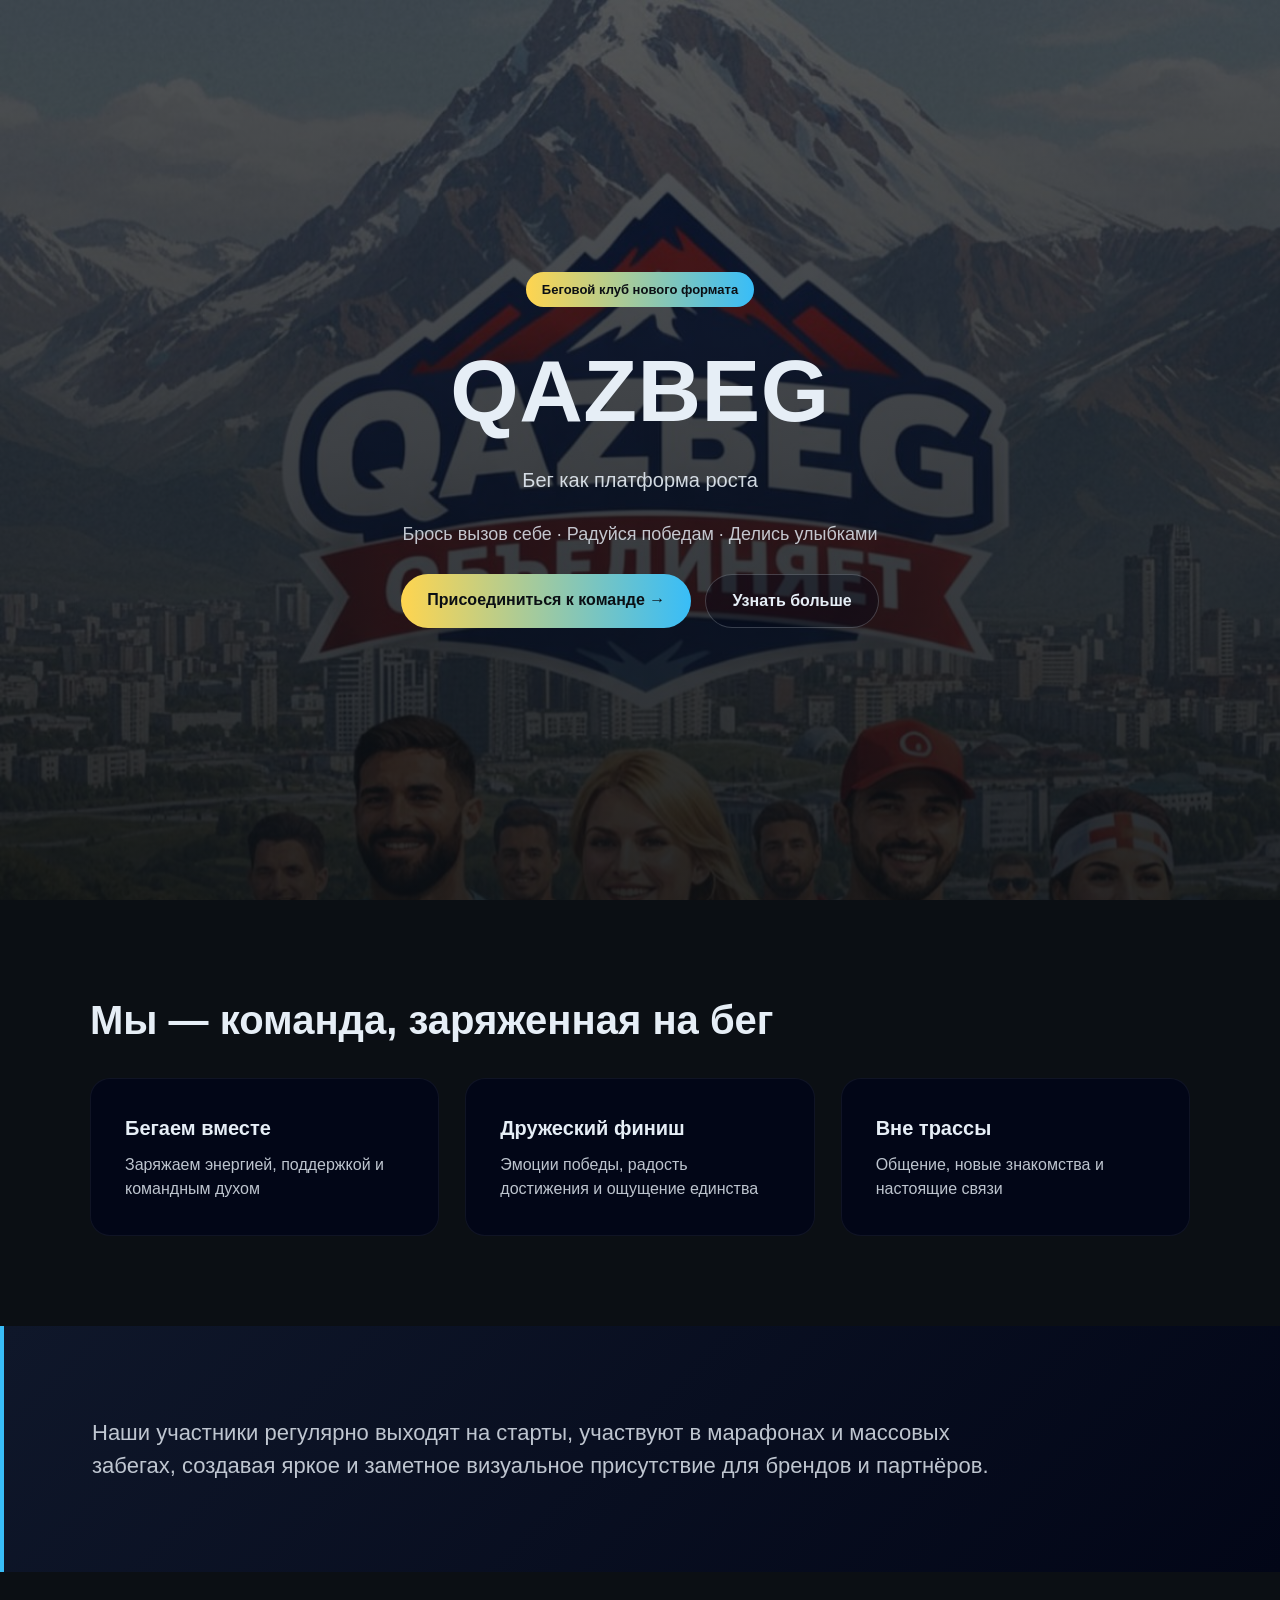
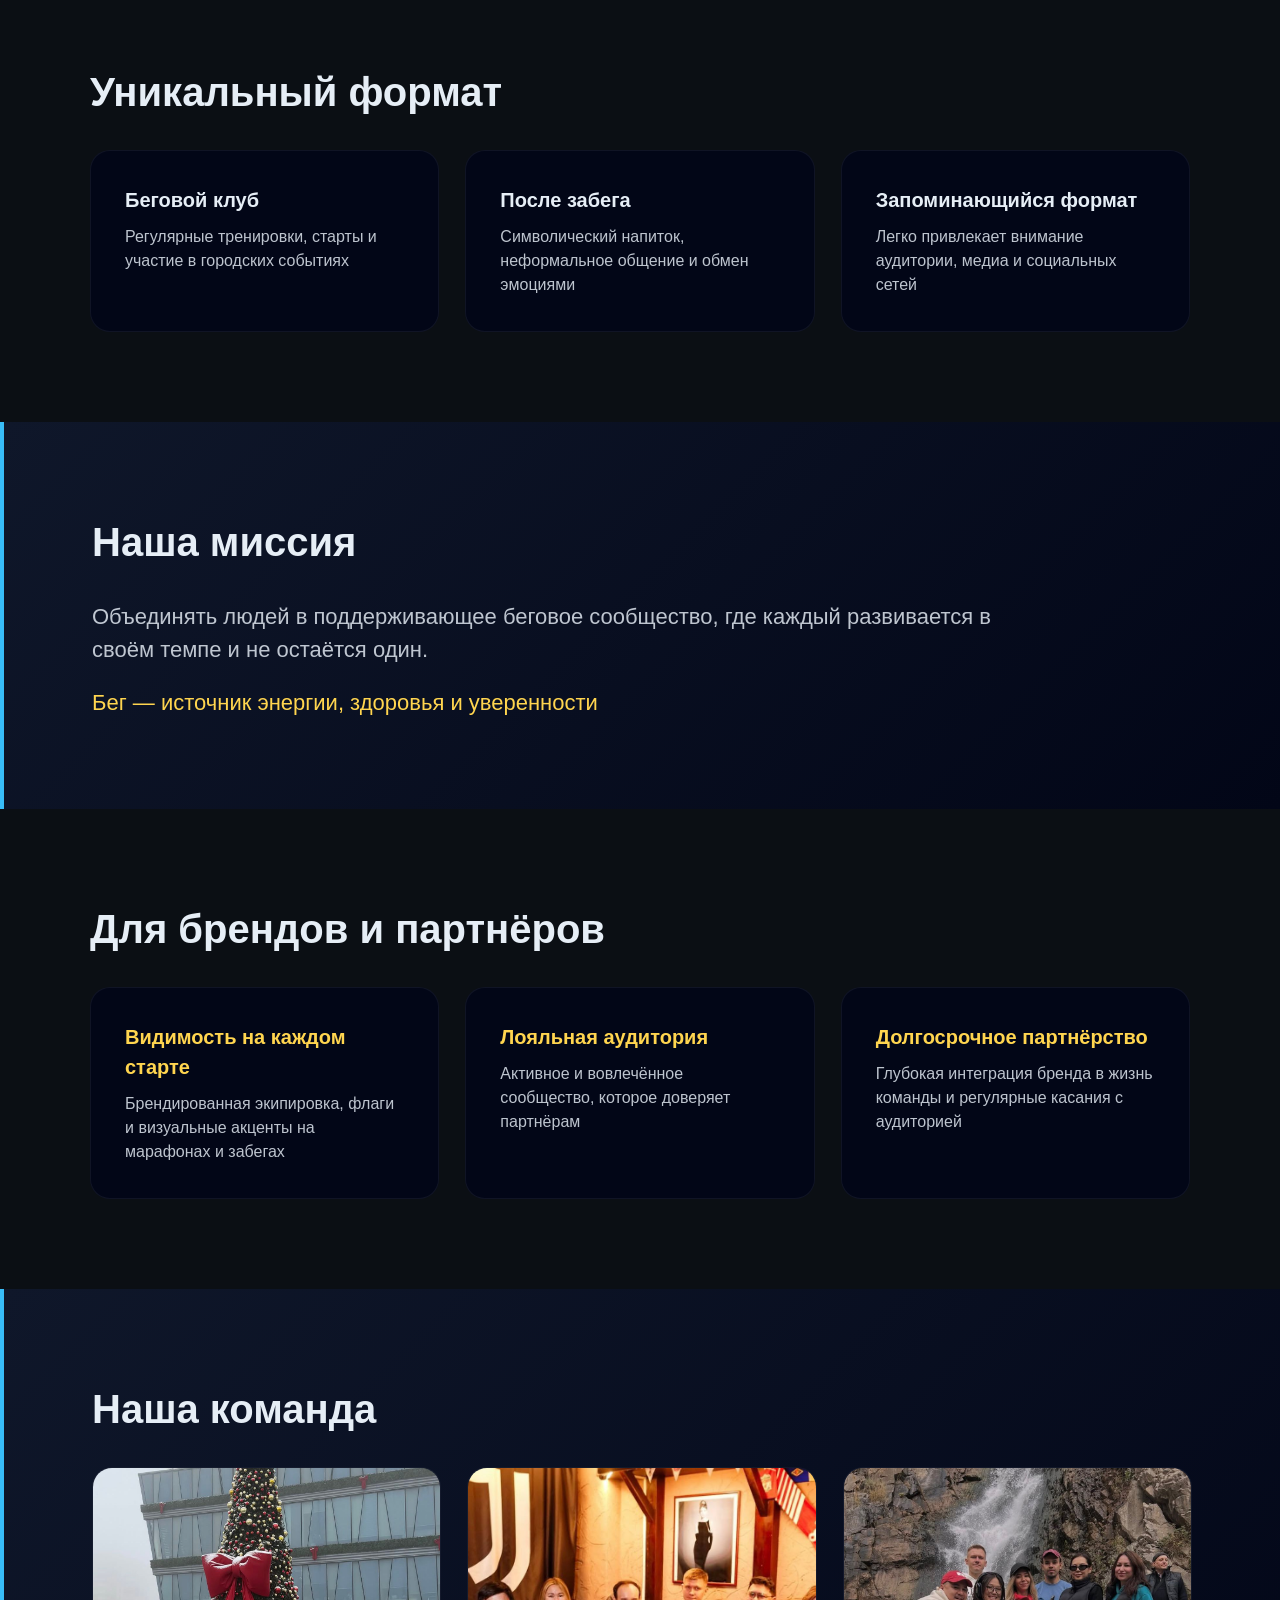
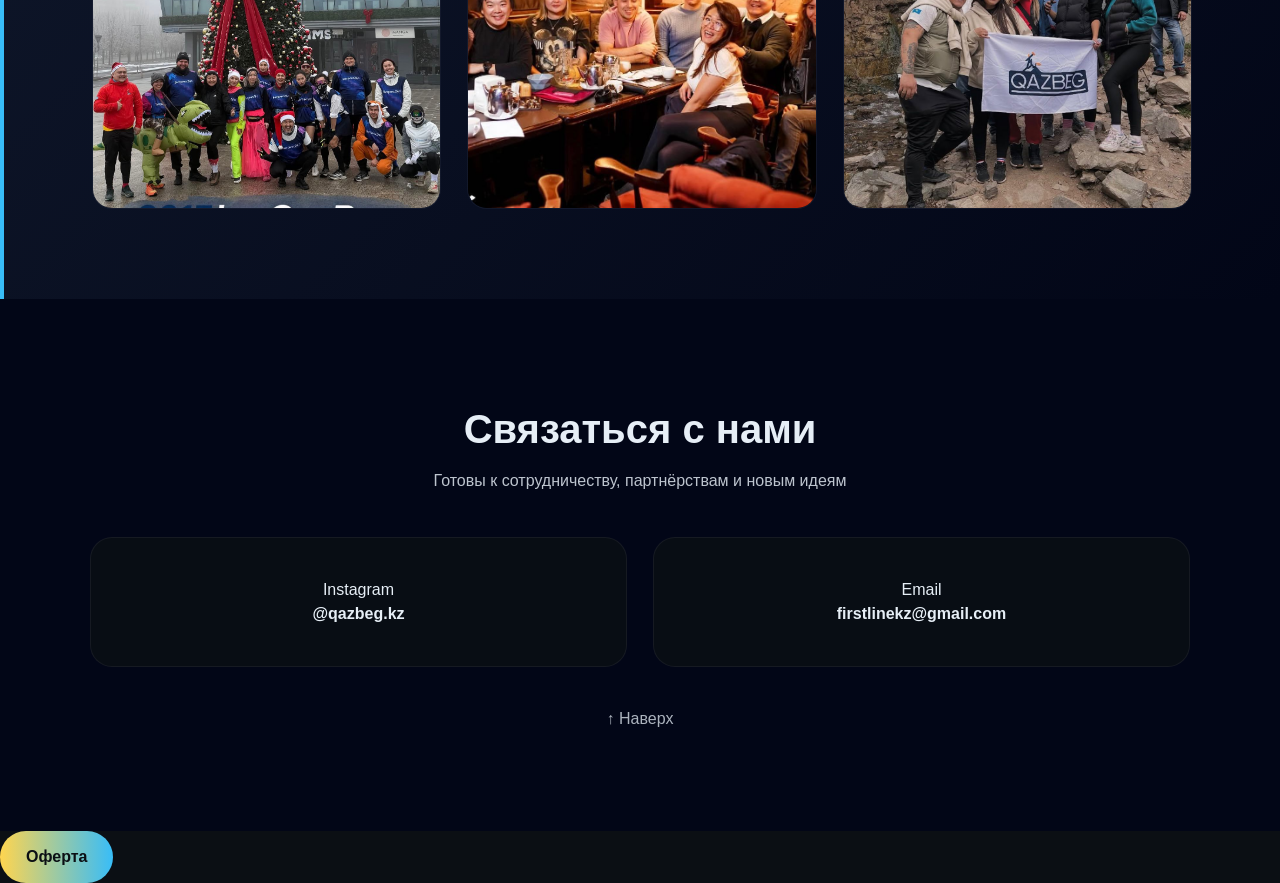
==== commit c9da1544: "Update index.html" ====
--- a/index.html
+++ b/index.html
@@ -169,7 +169,8 @@
     <a class="to-top" href="#top">↑ Наверх</a>
   </div>
 </footer>
-
+<!-- Плавающая кнопка Оферты -->
+<a href="oferta.html" class="btn btn-primary floating-btn">Оферта</a>
 <script src="script.js"></script>
 </body>
 </html>
--- a/style.css
+++ b/style.css
@@ -59,9 +59,10 @@
   display: grid;
   place-items: center;
   padding: 80px 0;
+  /* ВОТ ЗДЕСЬ ИЗМЕНЕН ФОН */
   background:
     linear-gradient(rgba(11,15,20,0.70), rgba(11,15,20,0.88)),
-    url("QB TITLE.jpeg") center top / cover no-repeat;
+    url("WhatsApp Image 2026-05-22 at 12.41.36.jpeg") center top / cover no-repeat;
 }
 
 .hero-inner{
@@ -174,7 +175,7 @@
   color: var(--gold);
 }
 
-/* TEAM – ровные фото, без "от меньшего к большему" */
+/* TEAM */
 .team{
   grid-template-columns: repeat(auto-fit, minmax(260px, 1fr));
 }
@@ -188,8 +189,8 @@
 
 .photo img{
   width: 100%;
-  height: 340px;       /* если надо больше/меньше — меняй тут */
-  object-fit: cover;   /* ровно и красиво, без растягивания */
+  height: 340px;
+  object-fit: cover;
   display: block;
   transition: transform 0.35s;
 }
@@ -251,94 +252,3 @@
   .section{ padding: 70px 0; }
   .photo img{ height: 260px; }
 }
-/* =========================================
-   АДМИН ПАНЕЛЬ
-   ========================================= */
-
-/* Затемнение фона */
-#admin-overlay {
-  position: fixed;
-  top: 0;
-  left: 0;
-  width: 100%;
-  height: 100%;
-  background: rgba(2, 6, 23, 0.9);
-  backdrop-filter: blur(5px);
-  z-index: 9999;
-  display: flex;
-  align-items: center;
-  justify-content: center;
-  opacity: 1;
-  transition: opacity 0.3s ease;
-}
-
-/* Класс для скрытия админки */
-.admin-hidden {
-  display: none !important;
-  opacity: 0;
-  pointer-events: none;
-}
-
-/* Сами модальные окна (логин и дашборд) */
-.admin-modal {
-  background: var(--panel);
-  padding: 40px;
-  border-radius: var(--radius);
-  border: 1px solid rgba(56, 189, 248, 0.3);
-  box-shadow: 0 20px 50px rgba(0, 0, 0, 0.5);
-  width: min(400px, 90%);
-  text-align: center;
-}
-
-/* Инпуты для логина и пароля */
-.admin-input {
-  width: 100%;
-  padding: 14px 20px;
-  margin-bottom: 15px;
-  background: rgba(255, 255, 255, 0.05);
-  border: 1px solid rgba(230, 238, 246, 0.1);
-  border-radius: 12px;
-  color: var(--text);
-  font-size: 16px;
-  outline: none;
-  transition: border-color 0.2s;
-}
-
-.admin-input:focus {
-  border-color: var(--blue);
-}
-
-/* Группы загрузки файлов в дашборде */
-.admin-file-group {
-  margin-bottom: 20px;
-  text-align: left;
-}
-
-.admin-file-group label {
-  display: block;
-  font-size: 14px;
-  color: var(--muted);
-  margin-bottom: 8px;
-}
-
-.admin-file-group input[type="file"] {
-  width: 100%;
-  color: var(--text);
-  font-size: 14px;
-  background: rgba(255, 255, 255, 0.05);
-  padding: 10px;
-  border-radius: 8px;
-  border: 1px solid rgba(230, 238, 246, 0.1);
-  cursor: pointer;
-}
-
-.admin-file-group input[type="file"]::file-selector-button {
-  background: var(--blue);
-  color: #0b0f14;
-  border: none;
-  padding: 6px 12px;
-  border-radius: 6px;
-  font-weight: bold;
-  cursor: pointer;
-  margin-right: 10px;
-}
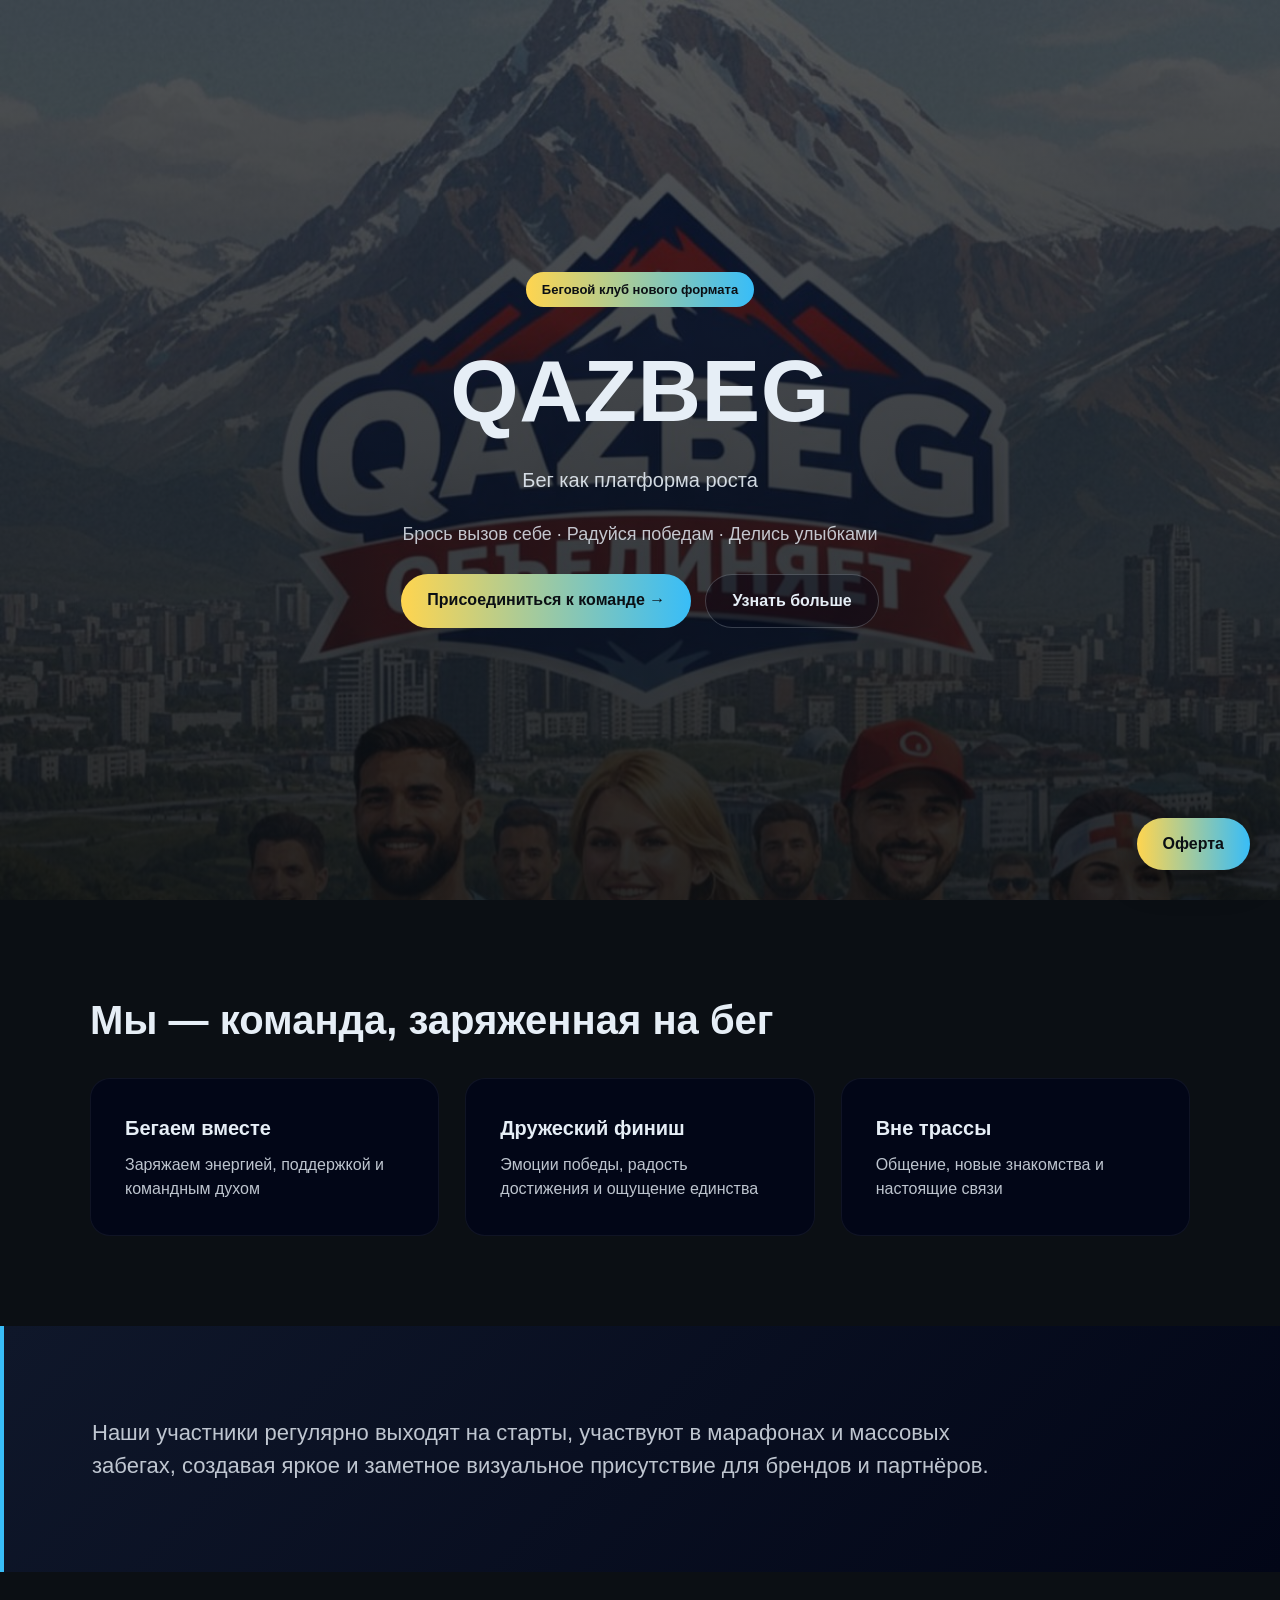
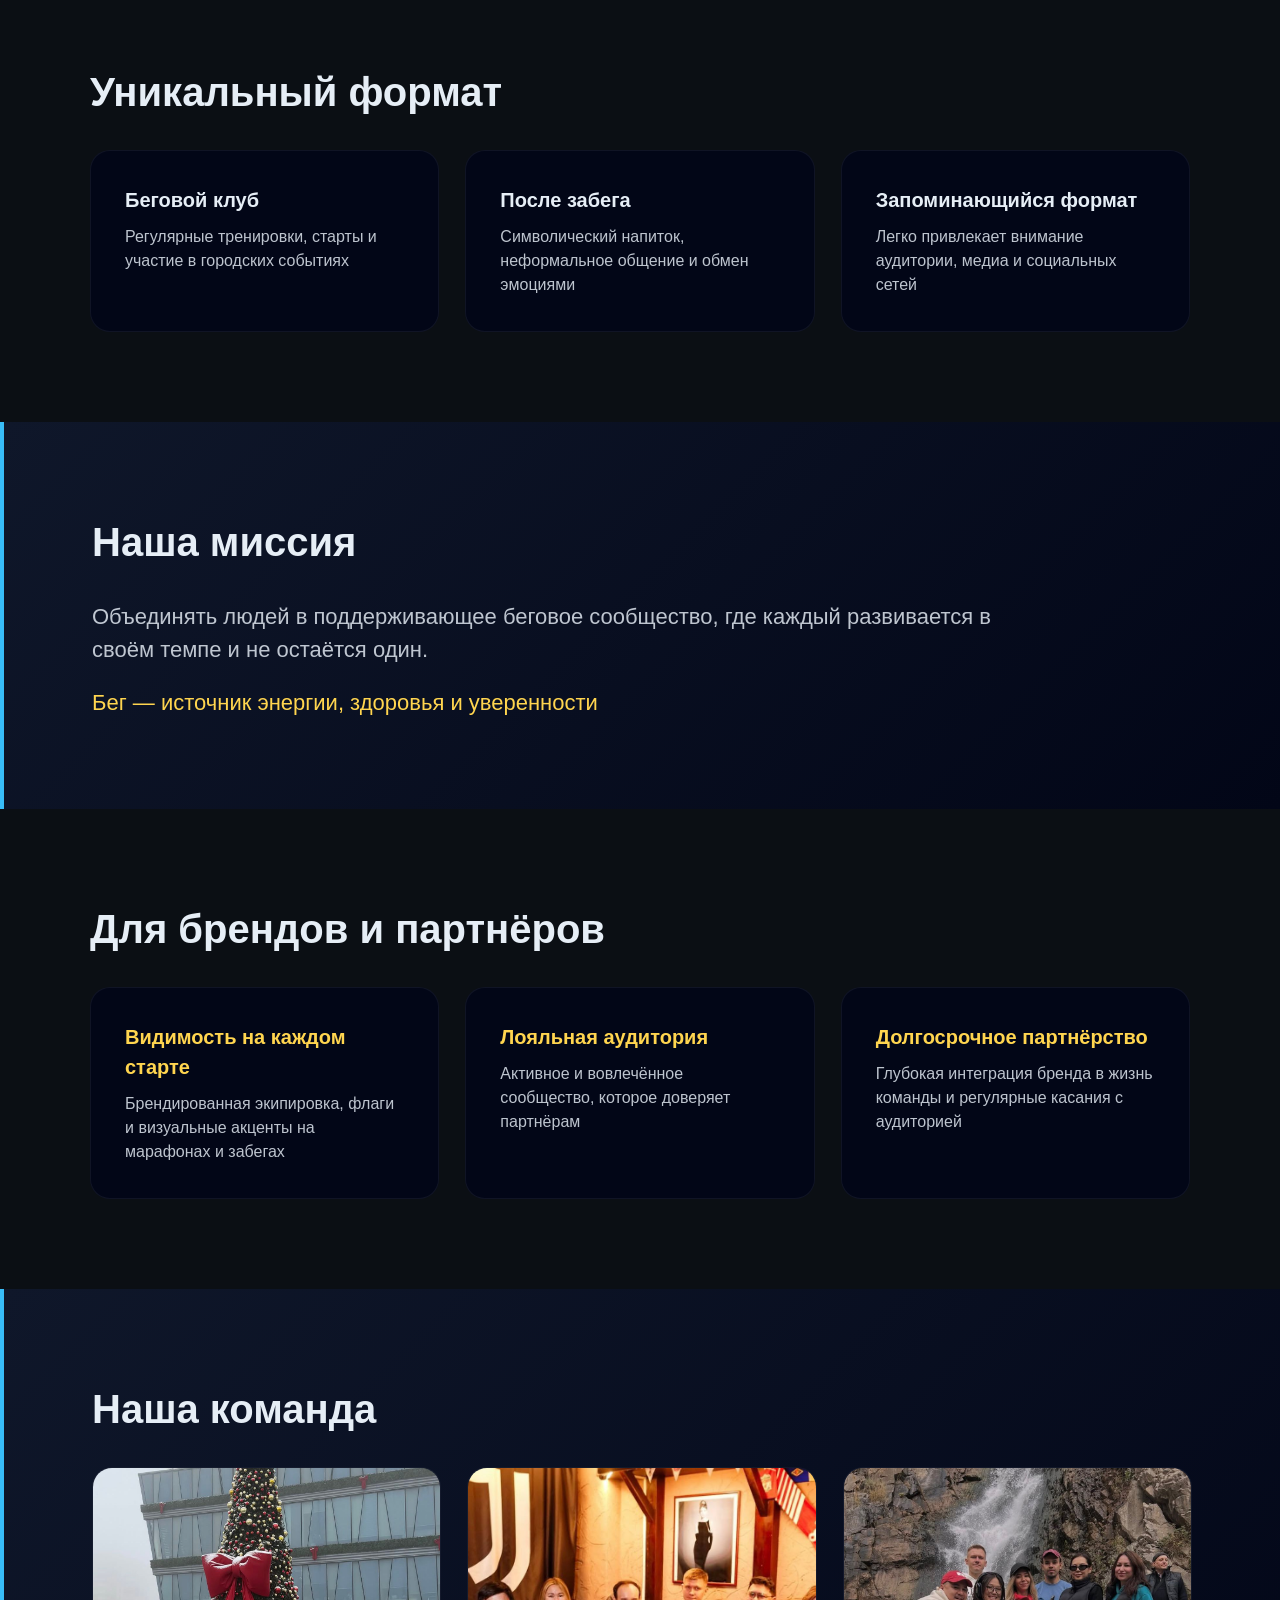
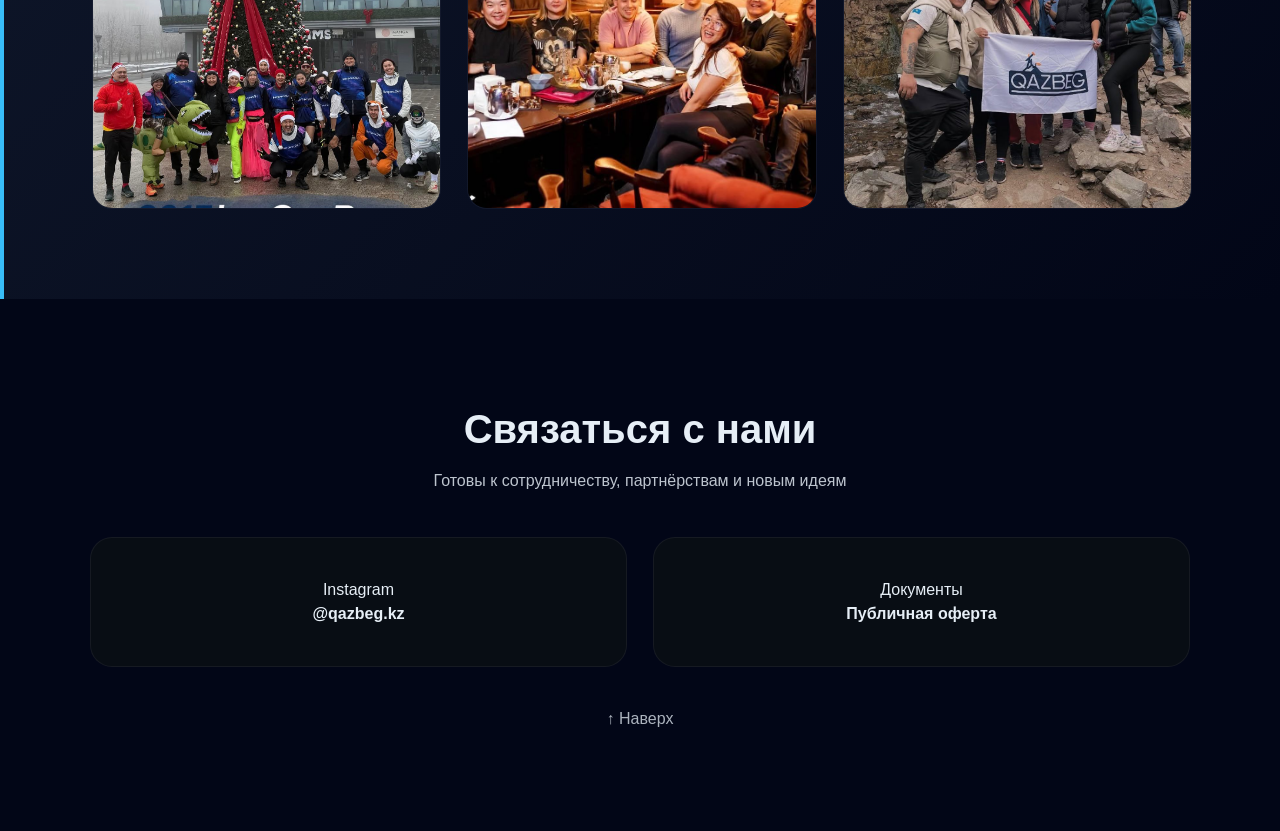
==== commit 35f403c4: "Update index.html" ====
--- a/index.html
+++ b/index.html
@@ -161,8 +161,9 @@
         Instagram<br><strong>@qazbeg.kz</strong>
       </a>
 
-      <a class="contact-card" href="mailto:firstlinekz@gmail.com">
-        Email<br><strong>firstlinekz@gmail.com</strong>
+      <!-- Карточка Email заменена на Оферту -->
+      <a class="contact-card" href="oferta.html">
+        Документы<br><strong>Публичная оферта</strong>
       </a>
     </div>
 
--- a/style.css
+++ b/style.css
@@ -252,3 +252,23 @@
   .section{ padding: 70px 0; }
   .photo img{ height: 260px; }
 }
+/* =========================================
+   ПЛАВАЮЩАЯ КНОПКА (ОФЕРТА)
+   ========================================= */
+.floating-btn {
+  position: fixed;
+  bottom: 30px;
+  right: 30px;
+  z-index: 999;
+  box-shadow: 0 10px 30px rgba(0, 0, 0, 0.5); /* Добавляем небольшую тень для объема */
+}
+
+/* Делаем чуть компактнее на мобильных телефонах */
+@media (max-width: 520px) {
+  .floating-btn {
+    bottom: 20px;
+    right: 20px;
+    padding: 10px 20px;
+    font-size: 14px;
+  }
+}
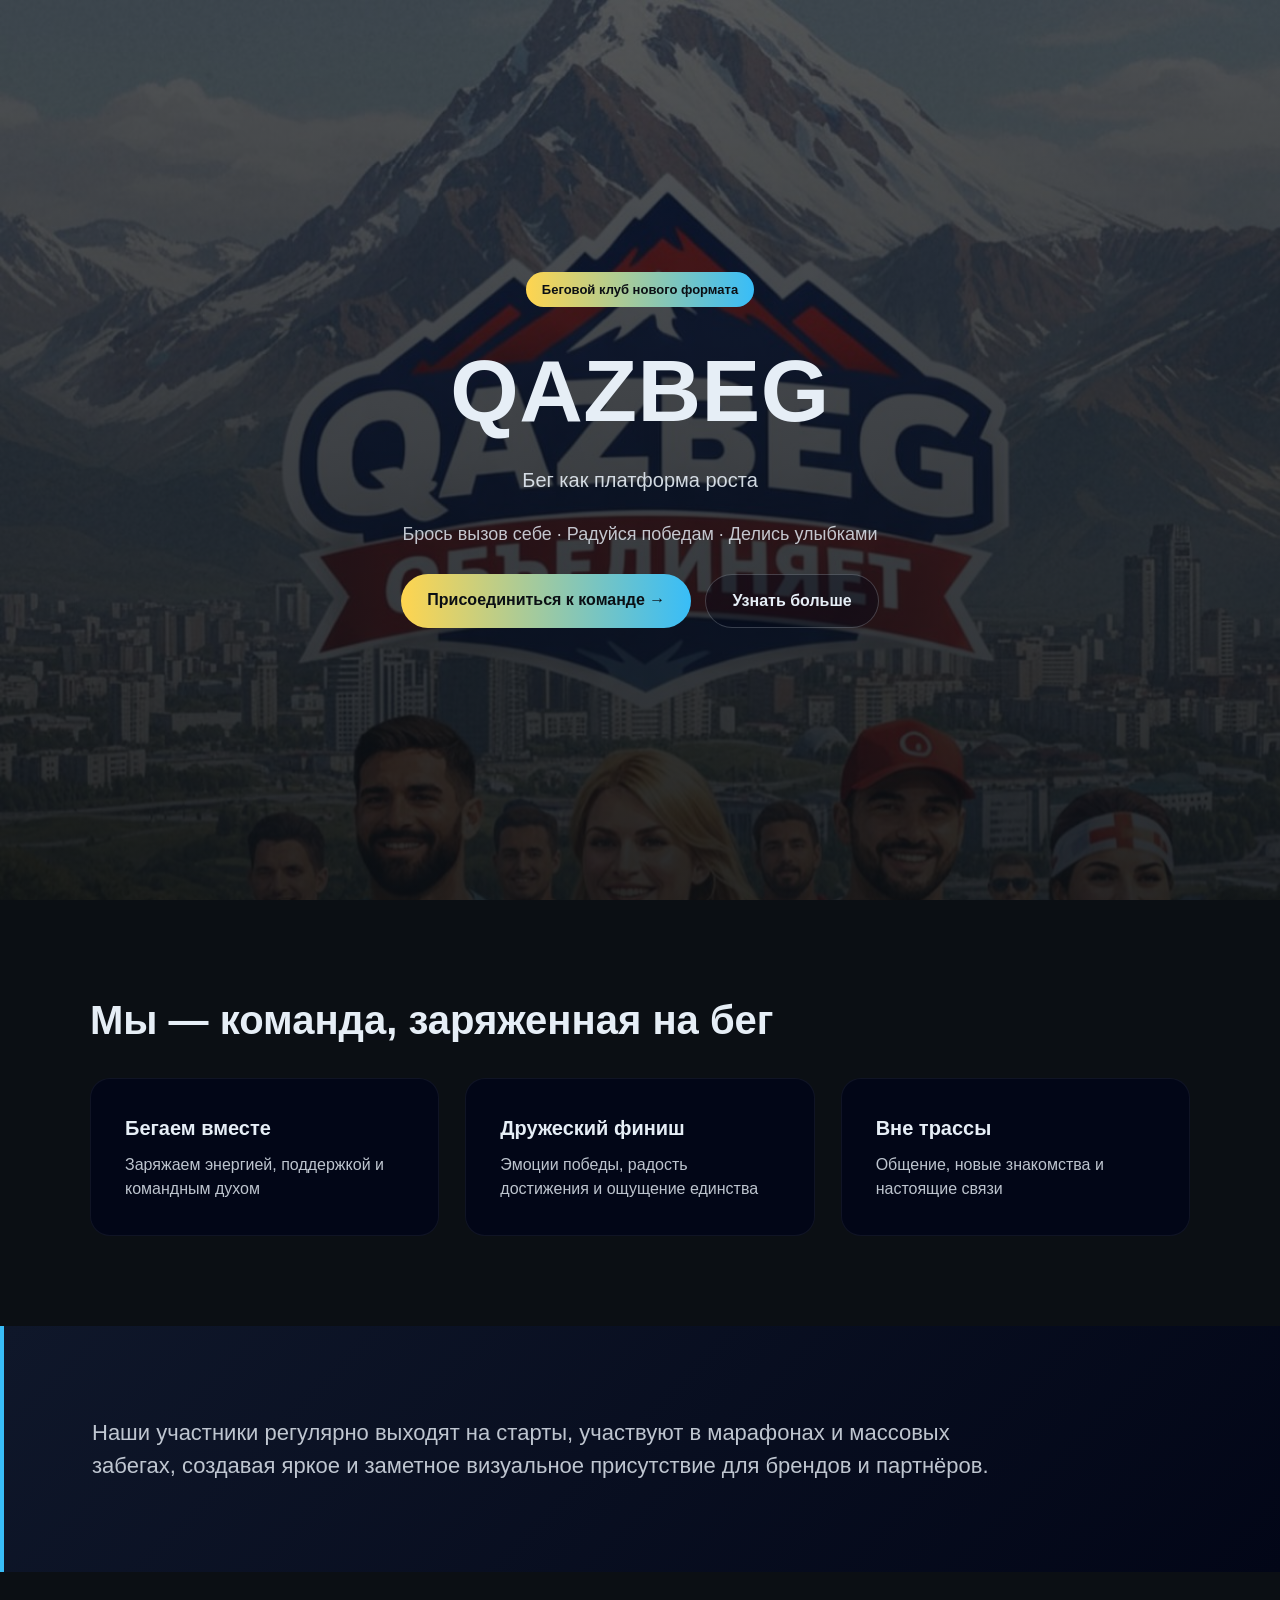
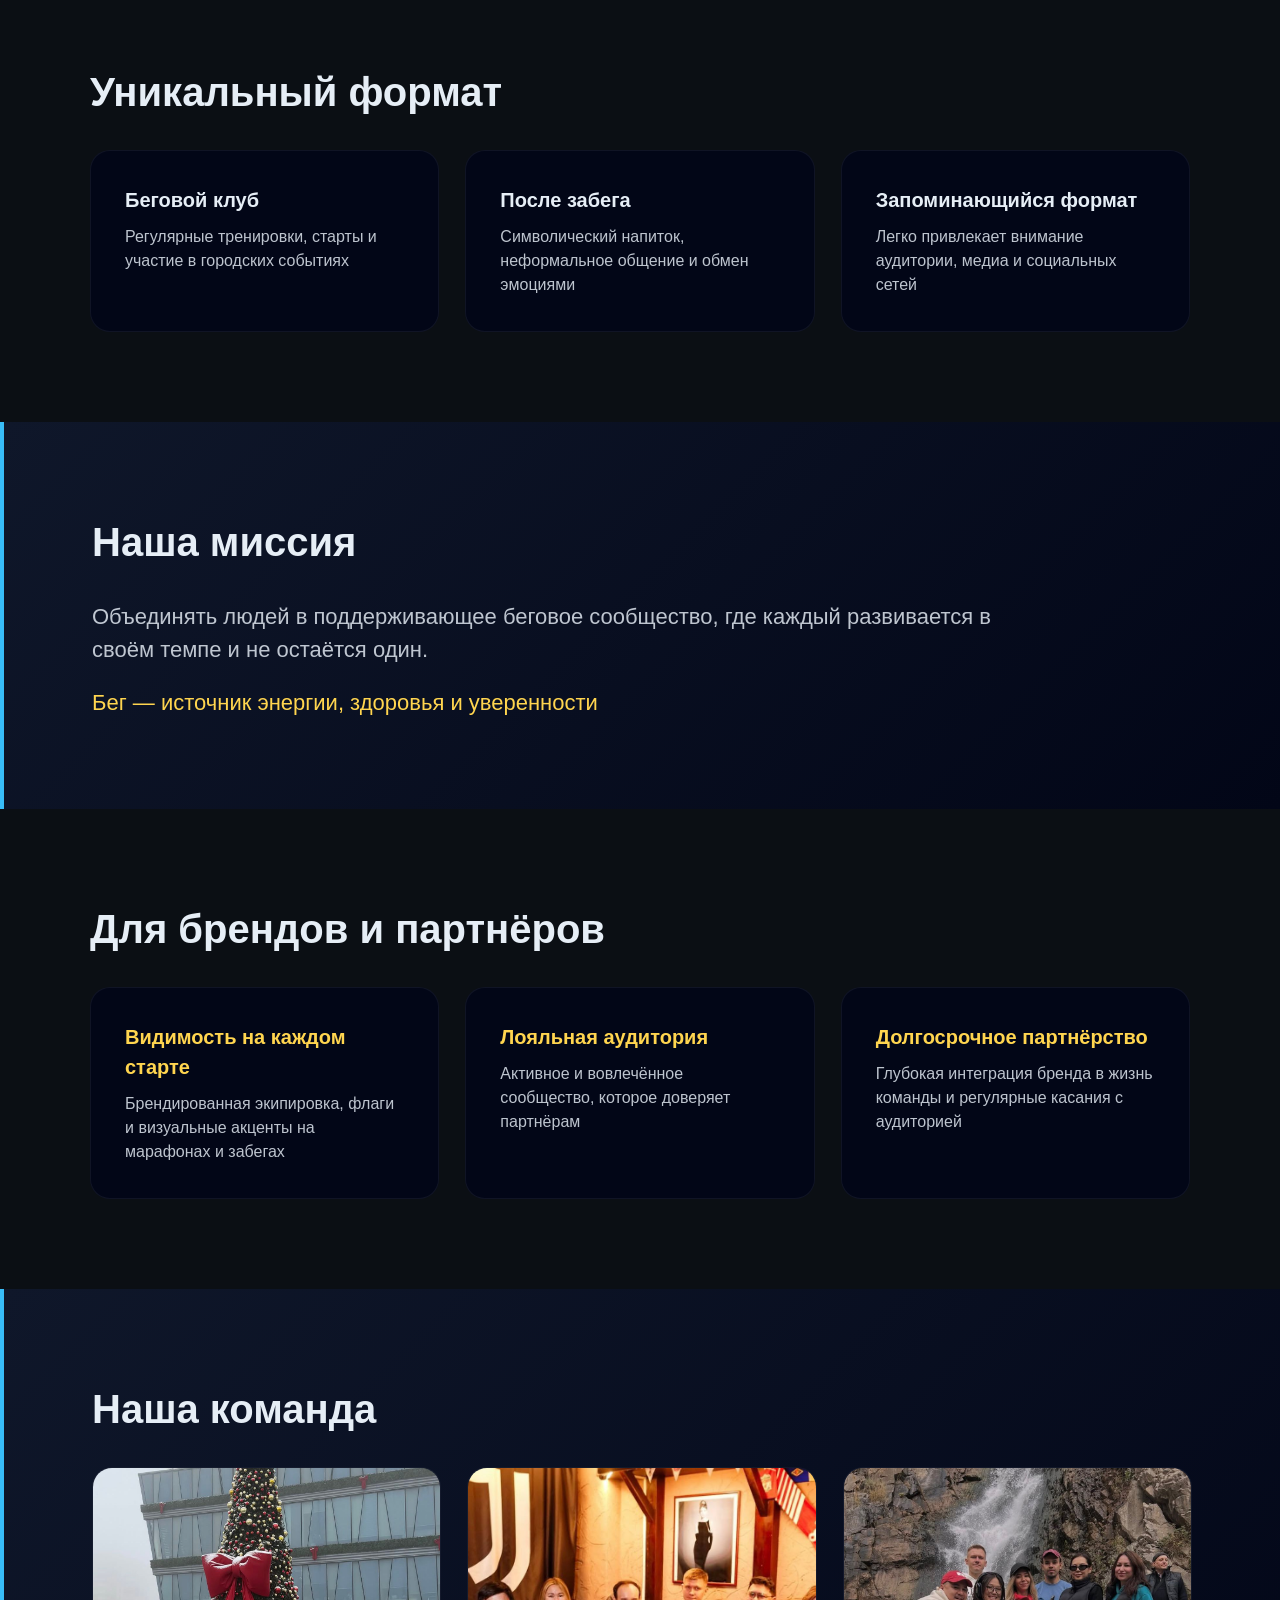
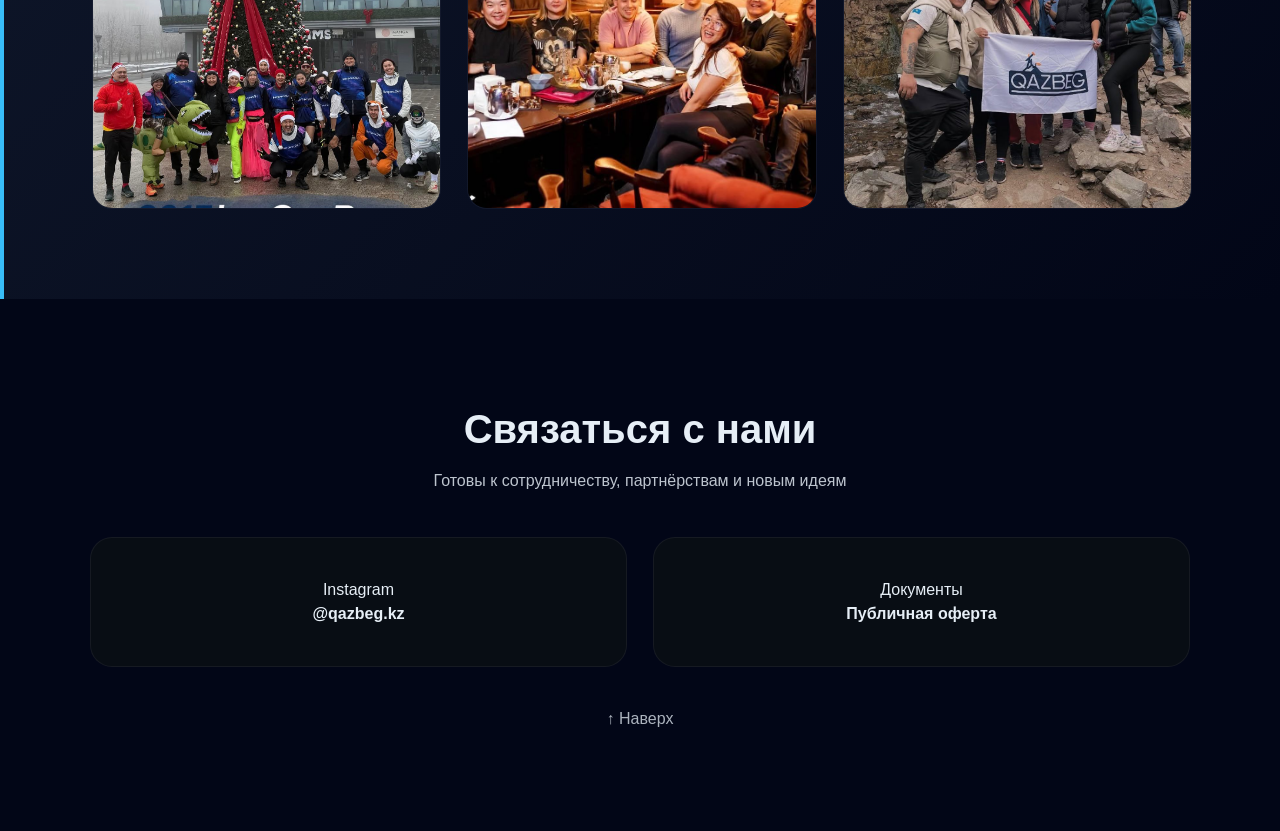
==== commit f39aa7c9: "Remove floating 'Оферта' button from index.html Removed floating button for 'Оферта' from the footer" ====
--- a/index.html
+++ b/index.html
@@ -170,8 +170,6 @@
     <a class="to-top" href="#top">↑ Наверх</a>
   </div>
 </footer>
-<!-- Плавающая кнопка Оферты -->
-<a href="oferta.html" class="btn btn-primary floating-btn">Оферта</a>
 <script src="script.js"></script>
 </body>
 </html>
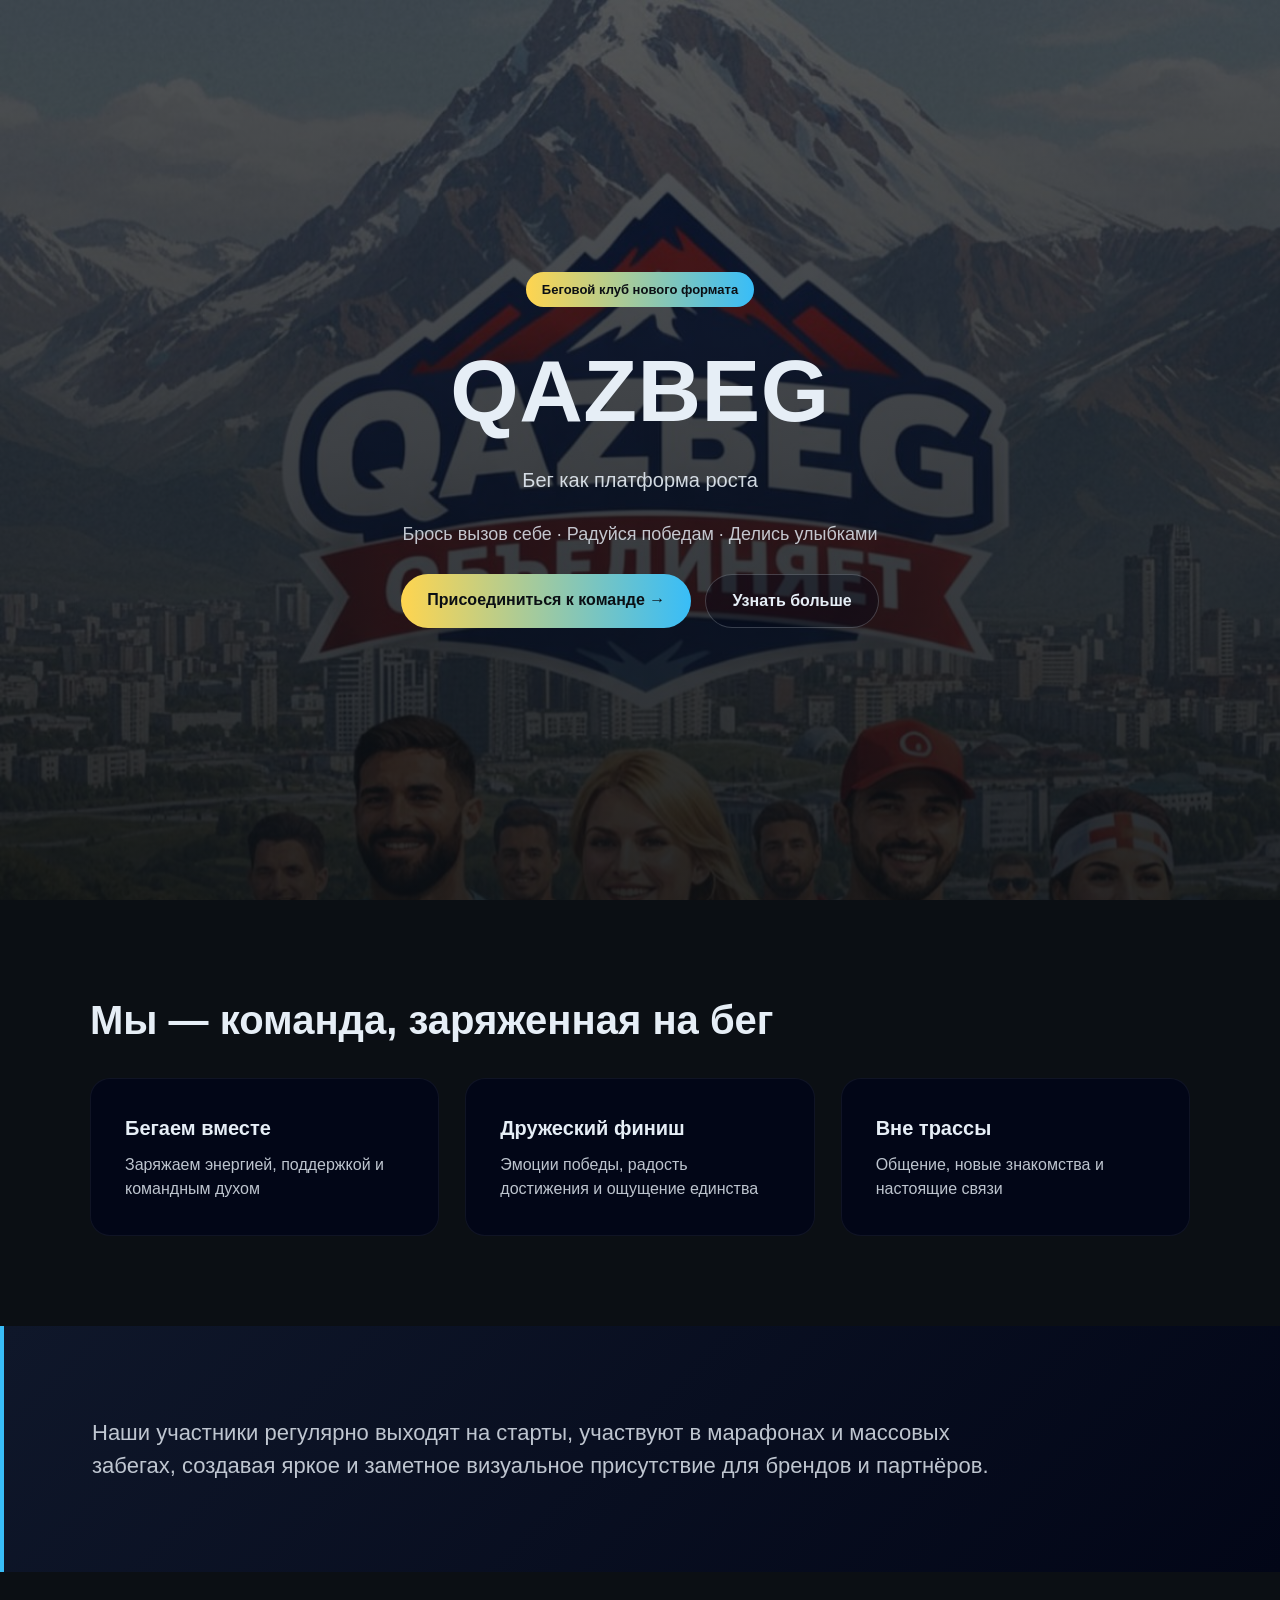
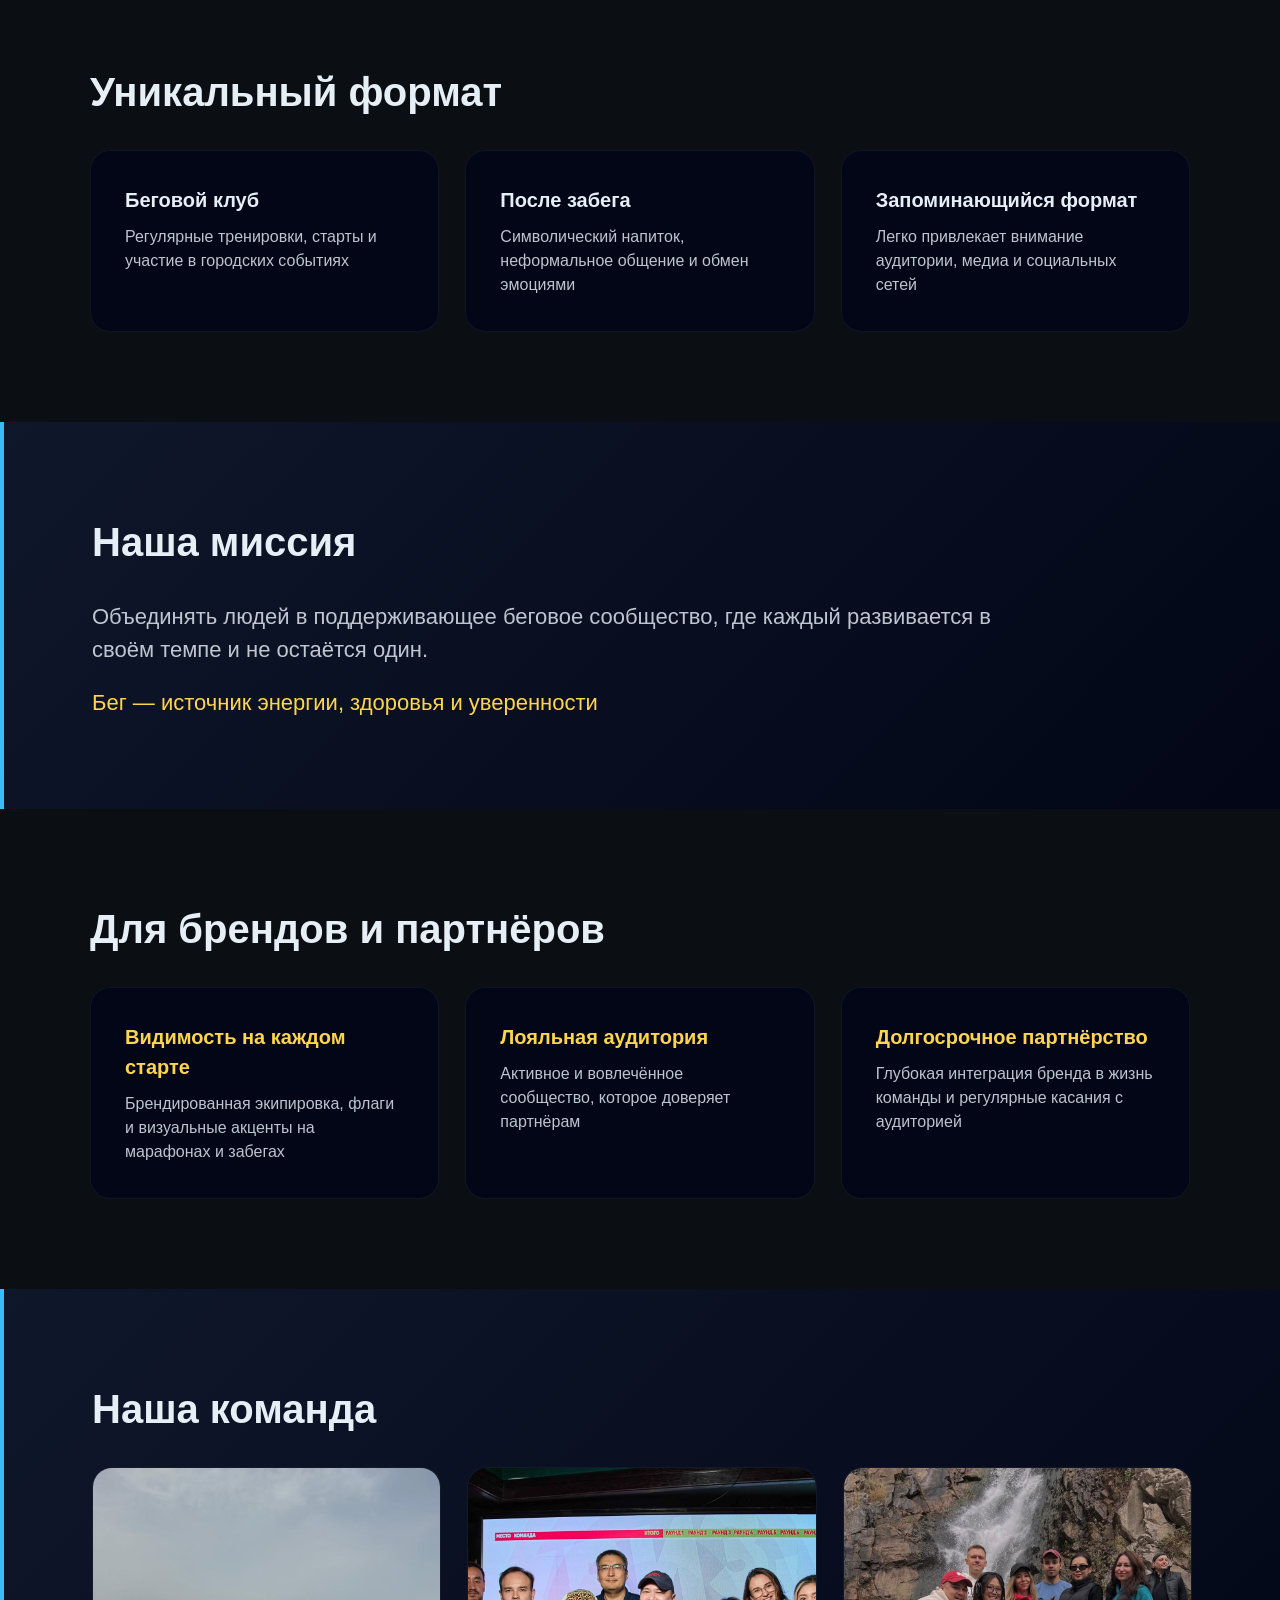
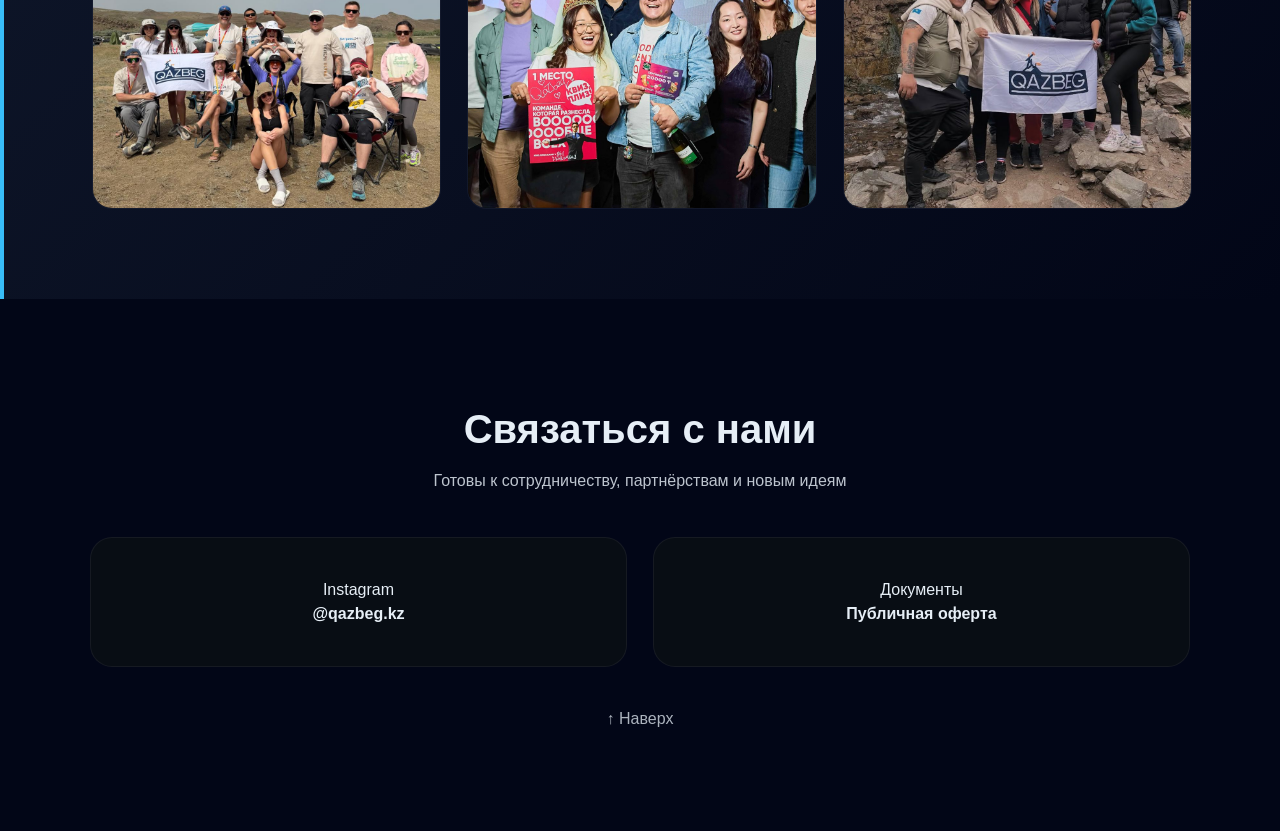
==== commit 09a7d91f: "Update index.html" ====
--- a/index.html
+++ b/index.html
@@ -130,15 +130,15 @@
       <h2 class="section-title">Наша команда</h2>
 
       <div class="grid team">
-        <!-- ФОТО 1 -->
+        <!-- ФОТО 1 НОВОЕ -->
         <figure class="photo">
-          <img src="WhatsApp Image 2026-05-22 at 12.41.36 (1).jpeg" alt="QAZBEG команда" loading="lazy" />
+          <img src="WhatsApp Image 2026-05-22 at 13.36.15.jpeg" alt="QAZBEG команда" loading="lazy" />
         </figure>
-        <!-- ФОТО 2 -->
+        <!-- ФОТО 2 НОВОЕ -->
         <figure class="photo">
-          <img src="WhatsApp Image 2026-05-22 at 12.41.37.jpeg" alt="QAZBEG команда" loading="lazy" />
+          <img src="WhatsApp Image 2026-05-22 at 13.39.18.jpeg" alt="QAZBEG команда" loading="lazy" />
         </figure>
-        <!-- ФОТО 3 -->
+        <!-- ФОТО 3 ОСТАЛОСЬ ПРЕЖНИМ -->
         <figure class="photo">
           <img src="WhatsApp Image 2026-05-22 at 12.41.37 (1).jpeg" alt="QAZBEG команда" loading="lazy" />
         </figure>
@@ -161,7 +161,7 @@
         Instagram<br><strong>@qazbeg.kz</strong>
       </a>
 
-      <!-- Карточка Email заменена на Оферту -->
+      <!-- Карточка Оферты -->
       <a class="contact-card" href="oferta.html">
         Документы<br><strong>Публичная оферта</strong>
       </a>
@@ -170,6 +170,7 @@
     <a class="to-top" href="#top">↑ Наверх</a>
   </div>
 </footer>
+
 <script src="script.js"></script>
 </body>
 </html>
--- a/style.css
+++ b/style.css
@@ -252,23 +252,3 @@
   .section{ padding: 70px 0; }
   .photo img{ height: 260px; }
 }
-/* =========================================
-   ПЛАВАЮЩАЯ КНОПКА (ОФЕРТА)
-   ========================================= */
-.floating-btn {
-  position: fixed;
-  bottom: 30px;
-  right: 30px;
-  z-index: 999;
-  box-shadow: 0 10px 30px rgba(0, 0, 0, 0.5); /* Добавляем небольшую тень для объема */
-}
-
-/* Делаем чуть компактнее на мобильных телефонах */
-@media (max-width: 520px) {
-  .floating-btn {
-    bottom: 20px;
-    right: 20px;
-    padding: 10px 20px;
-    font-size: 14px;
-  }
-}
